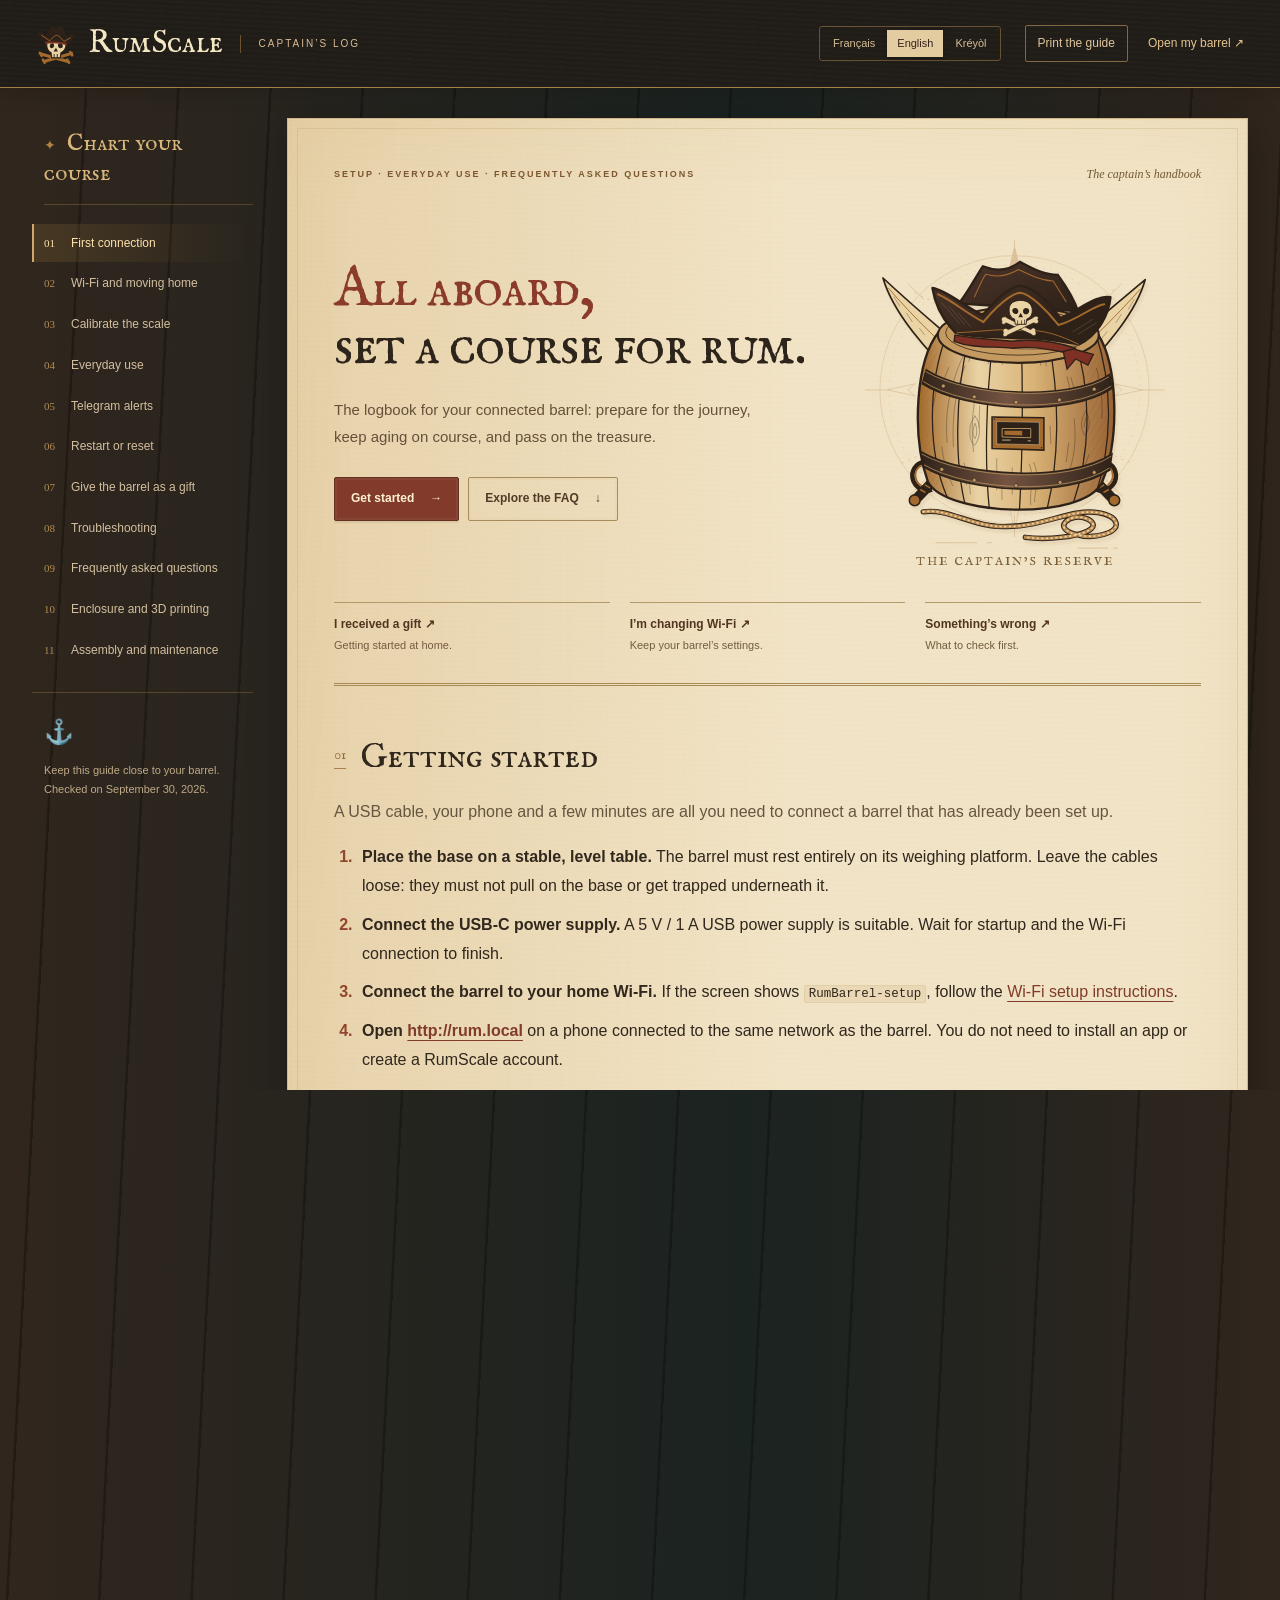
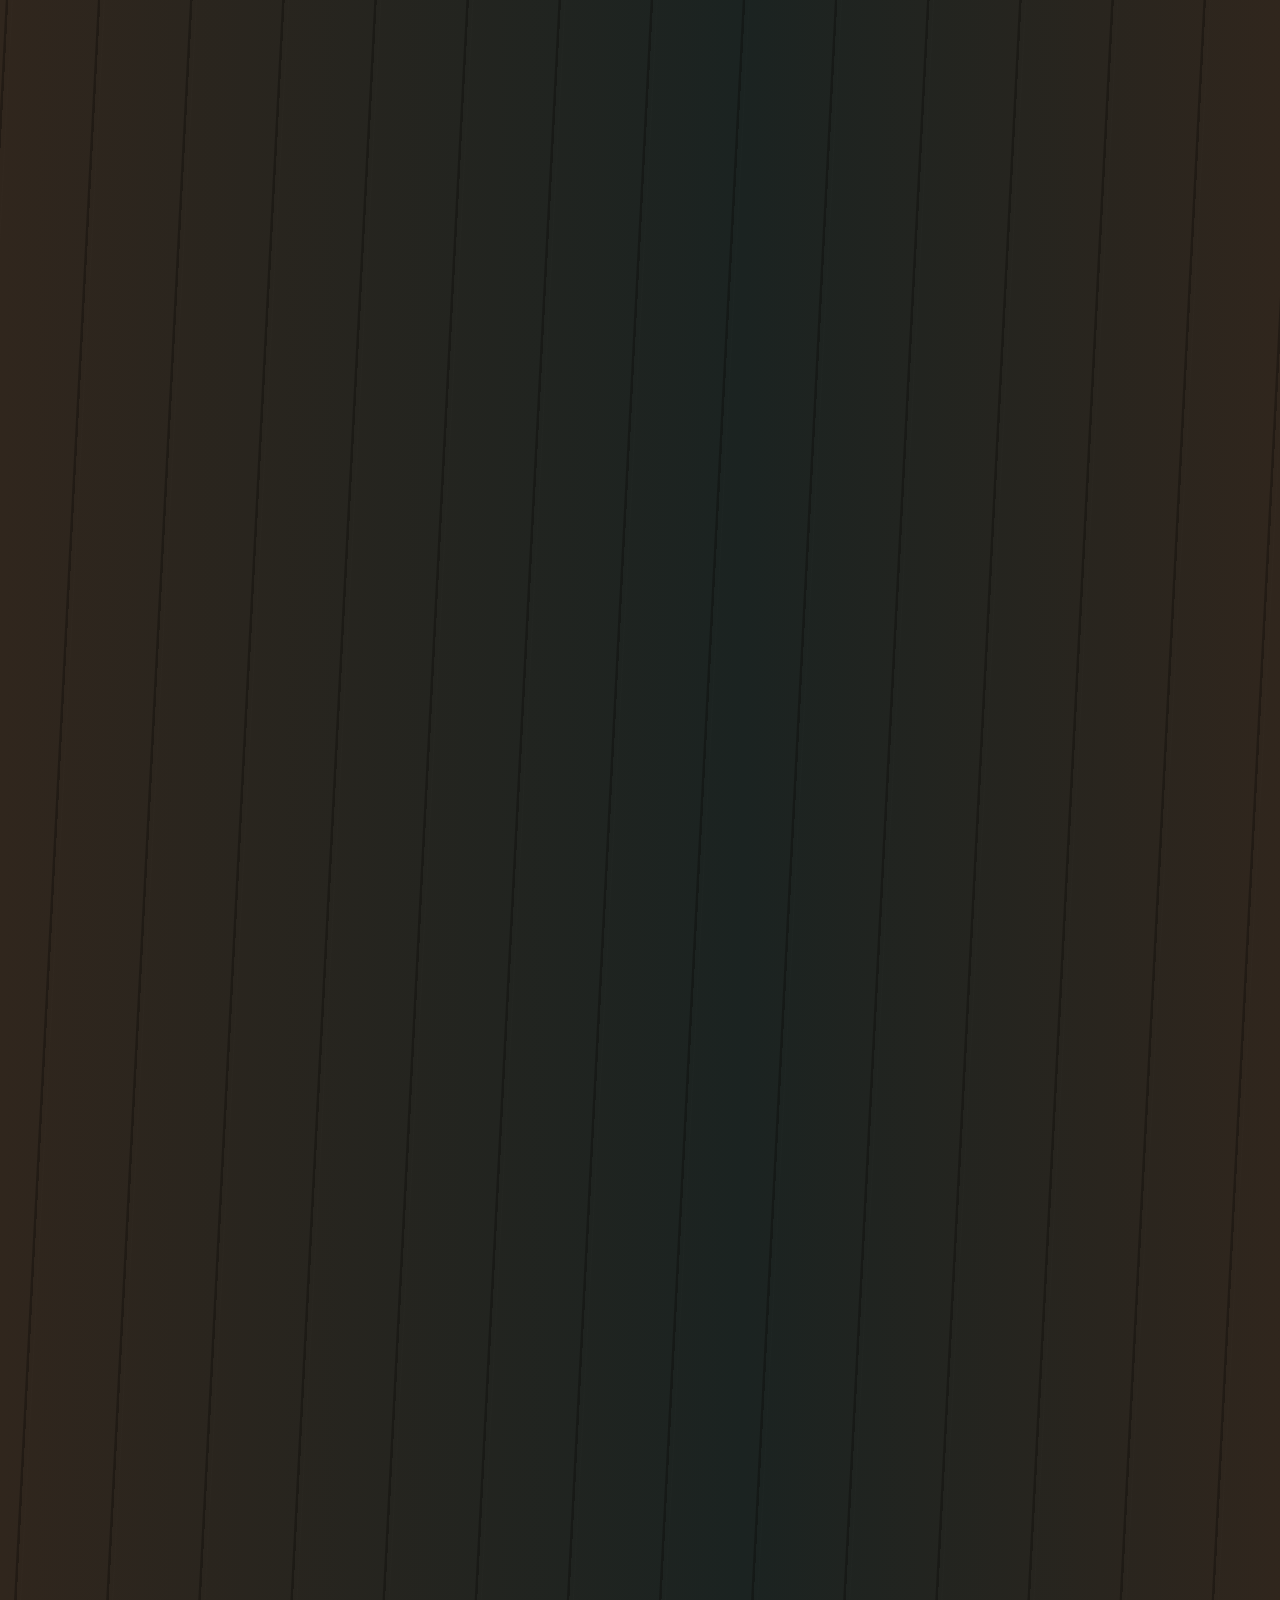
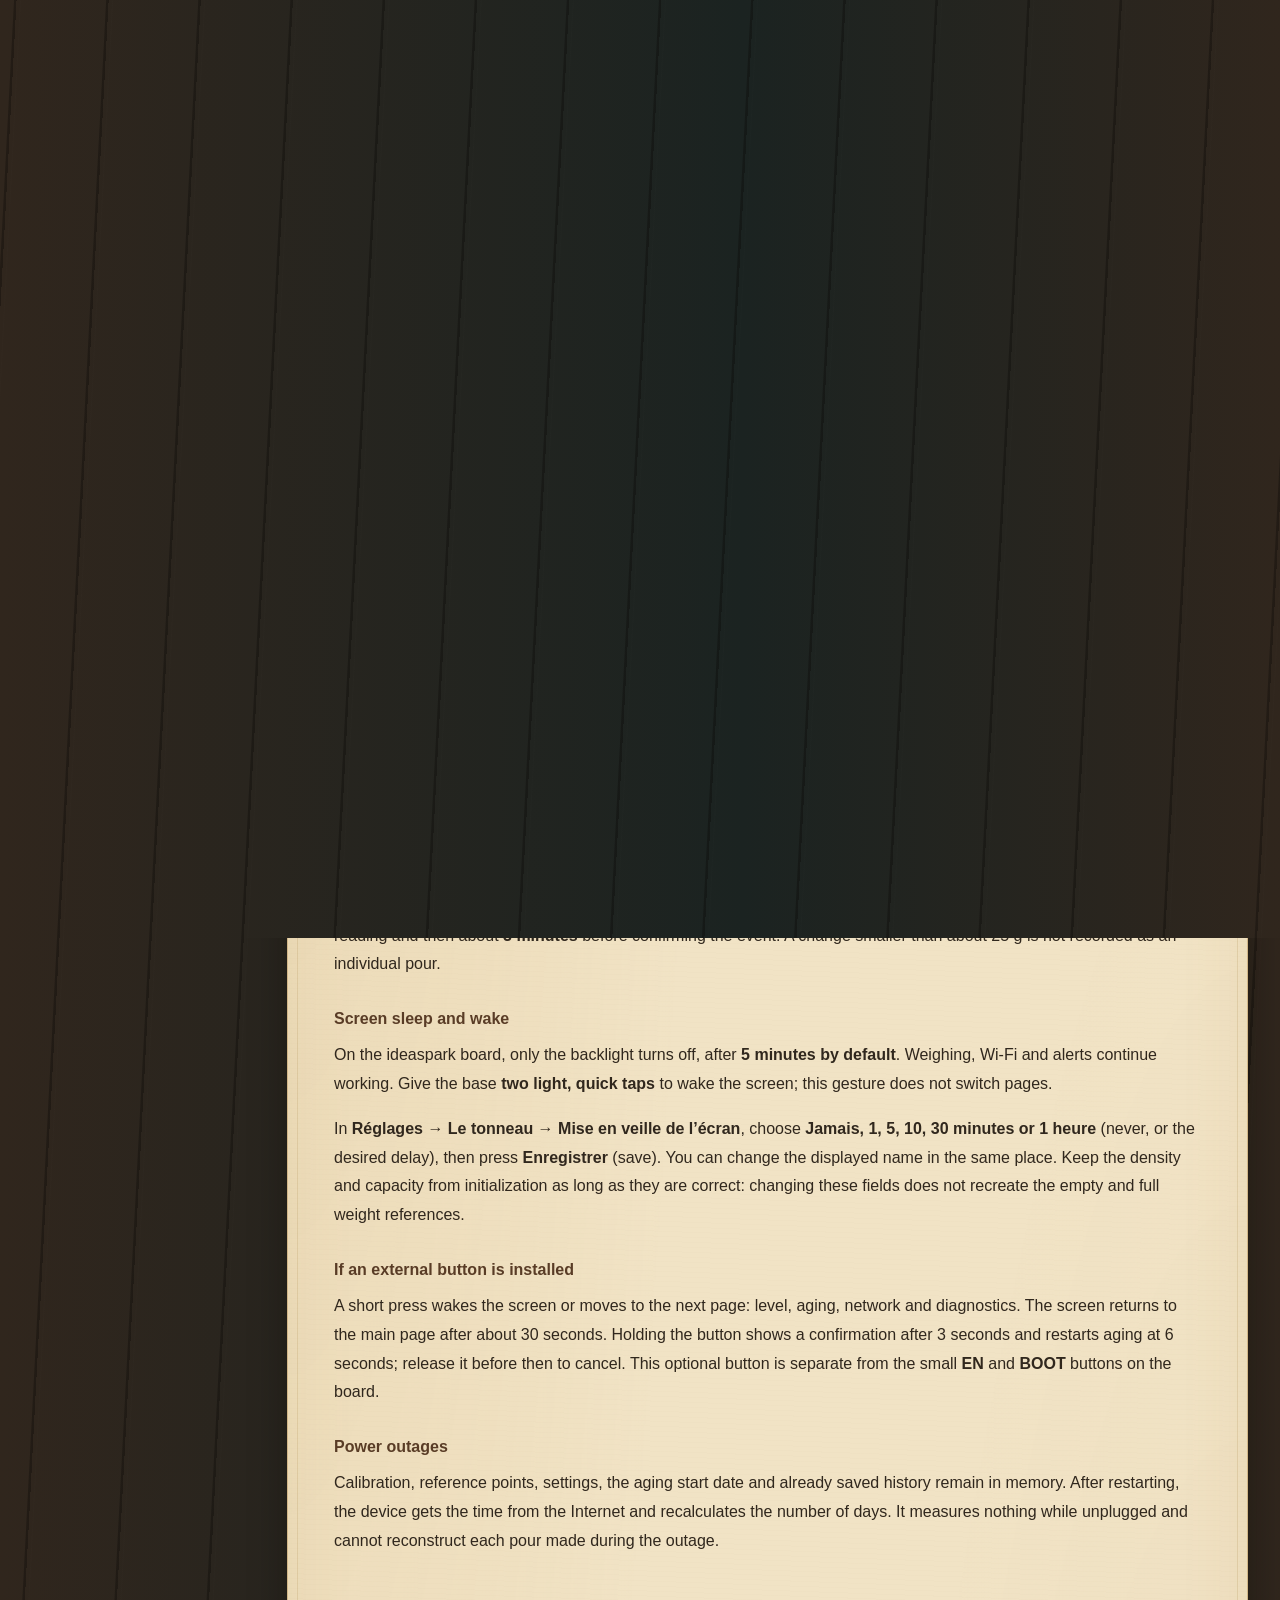
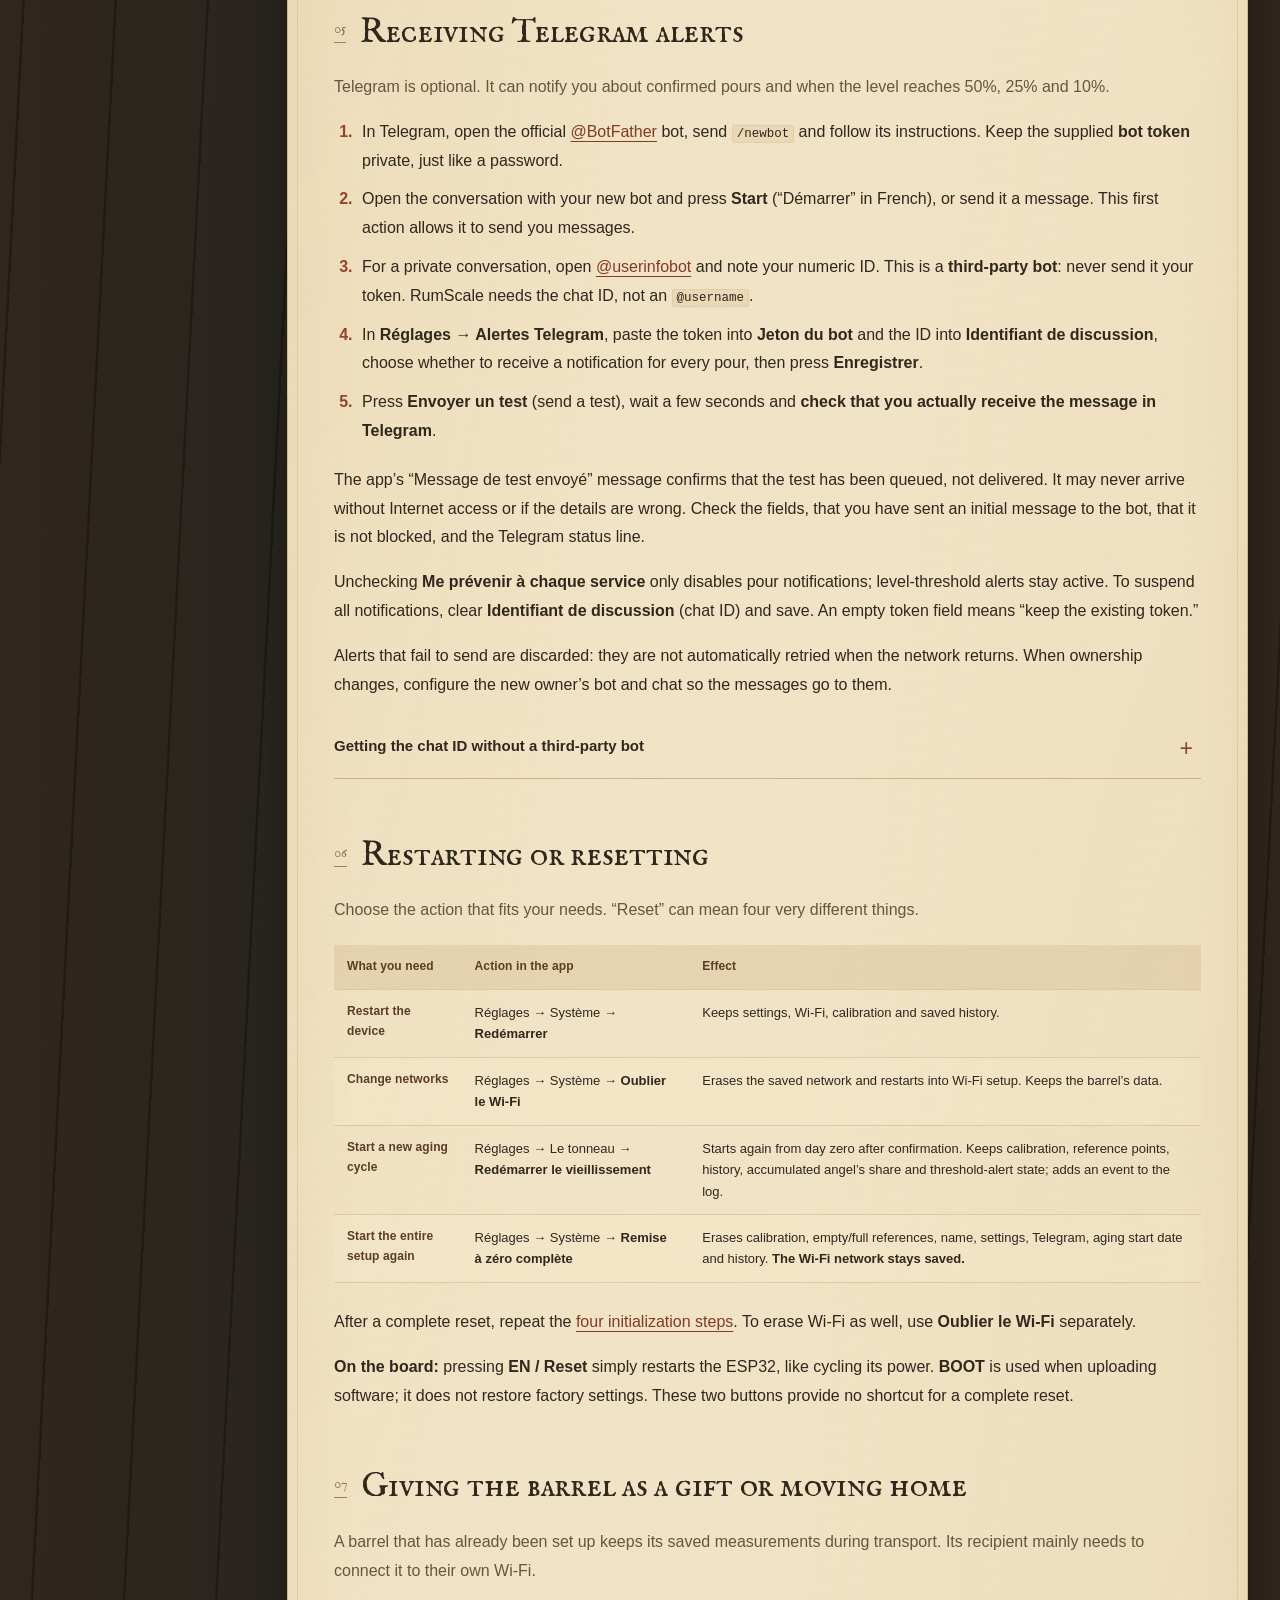
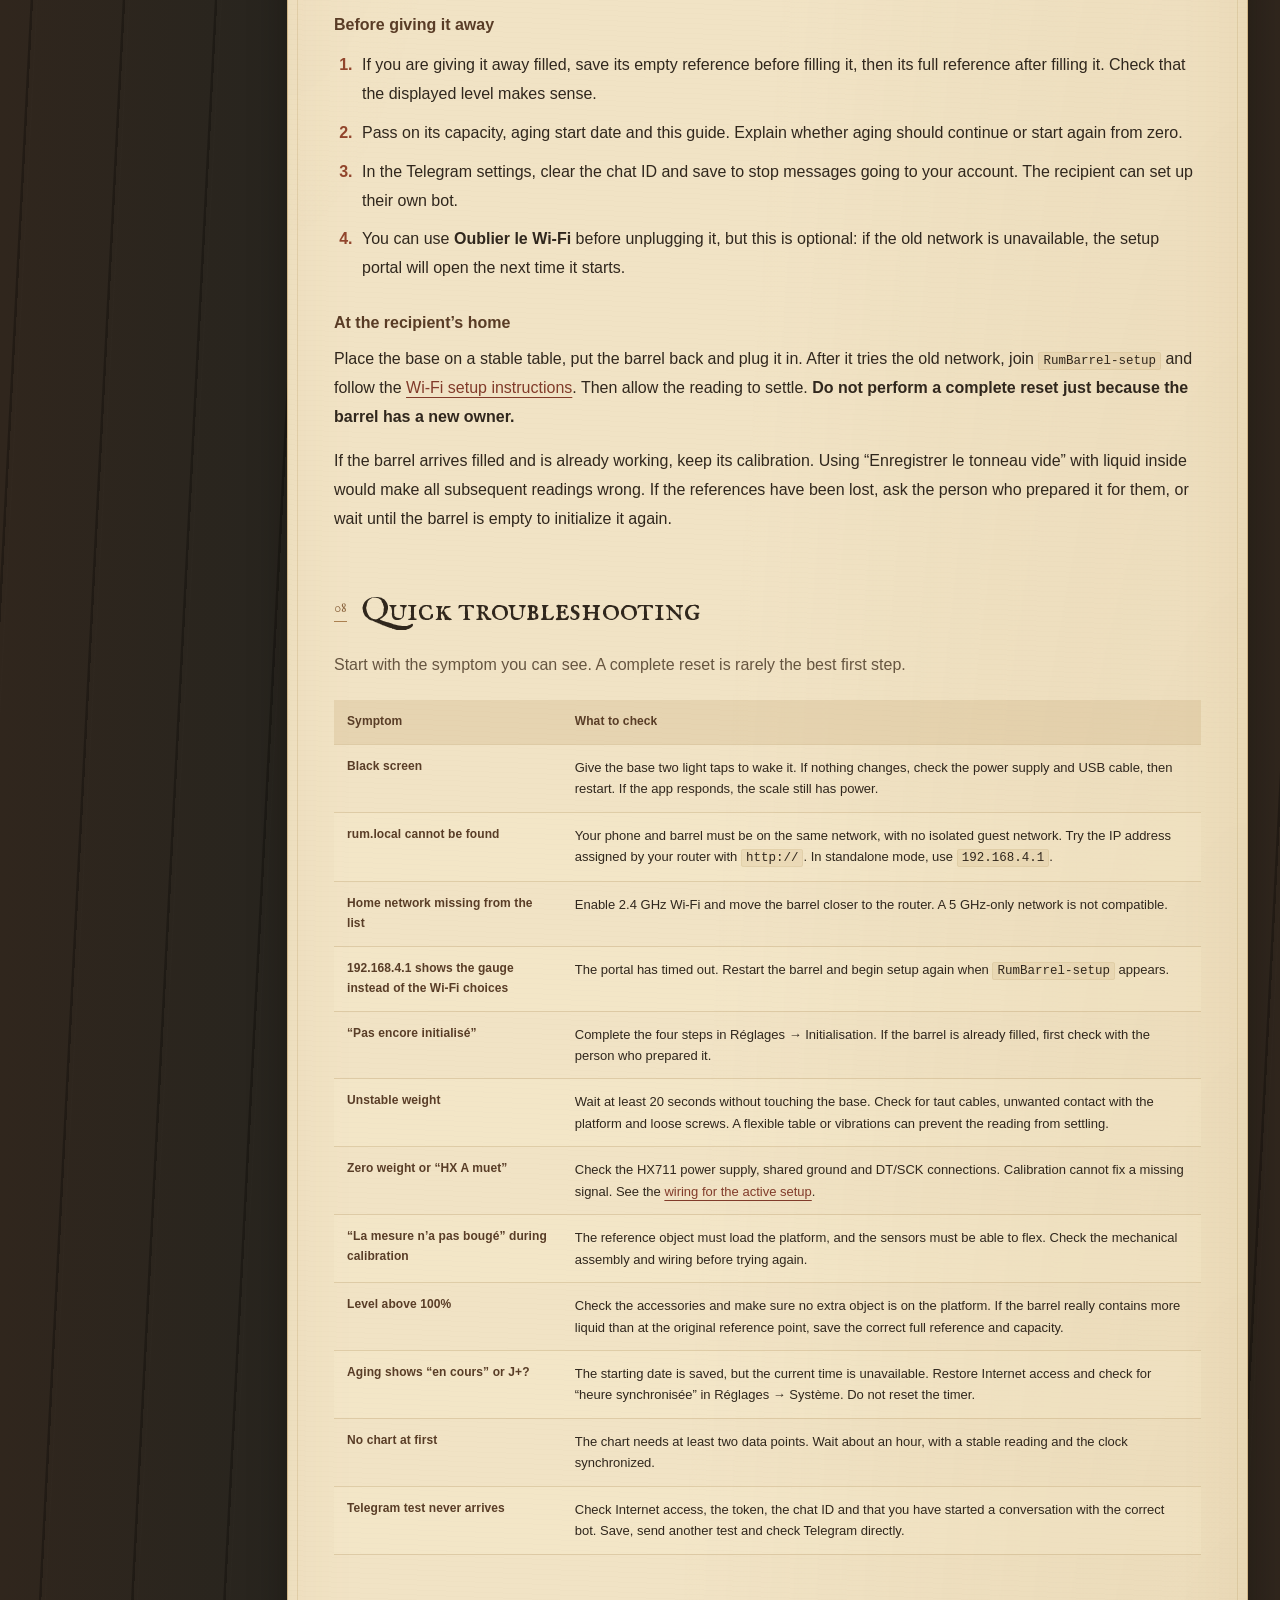
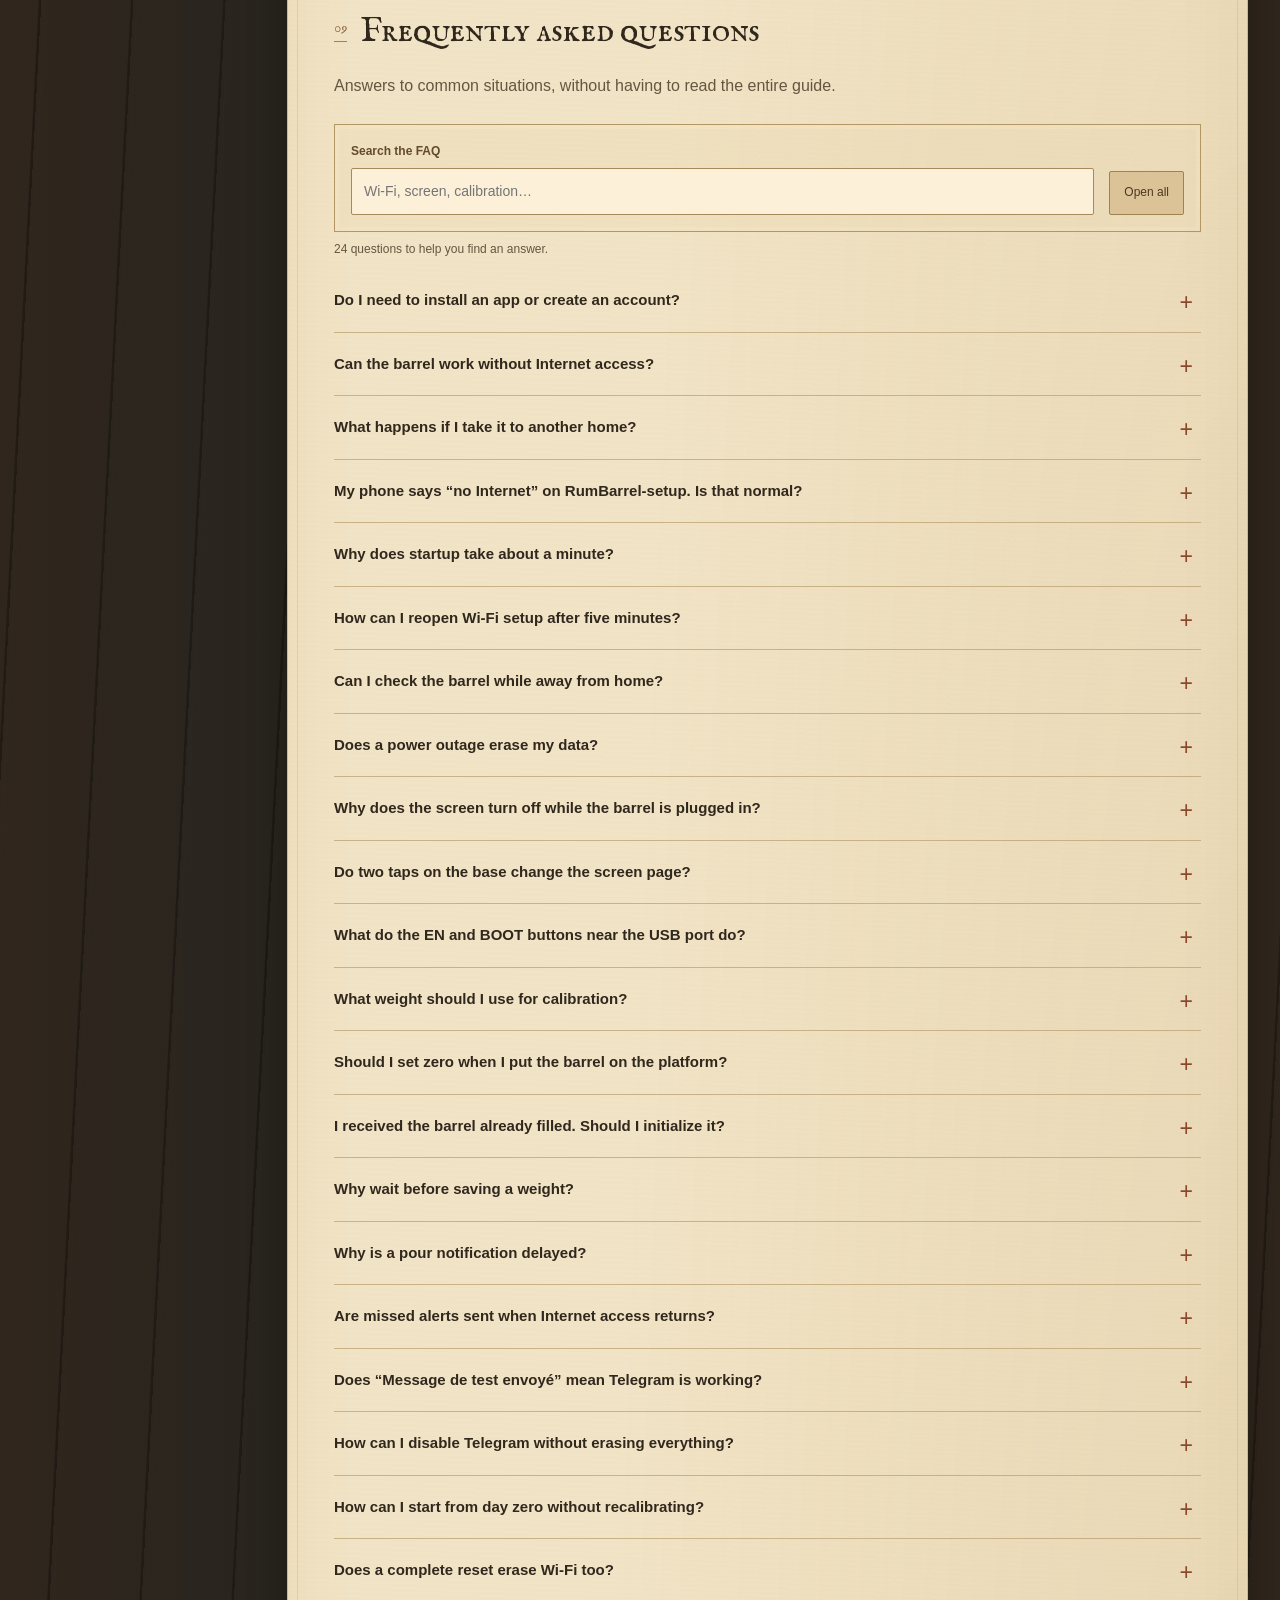
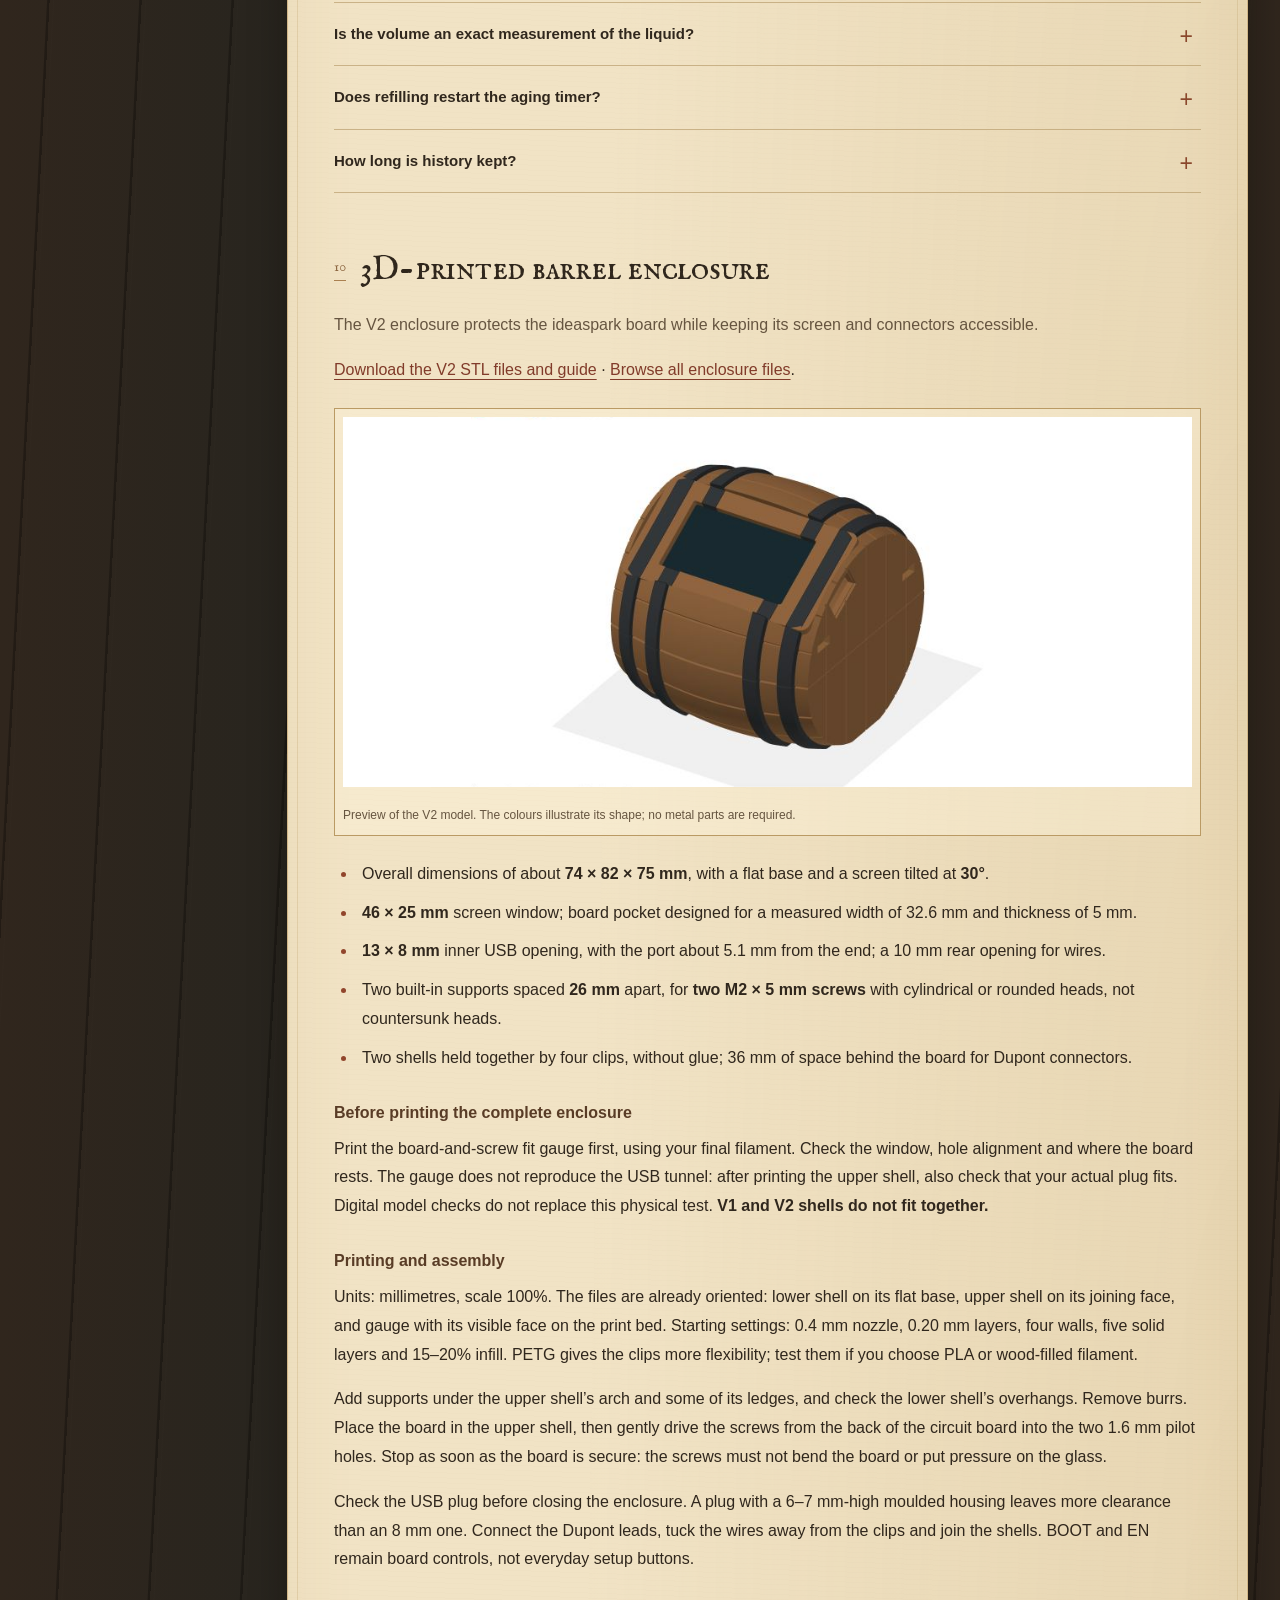
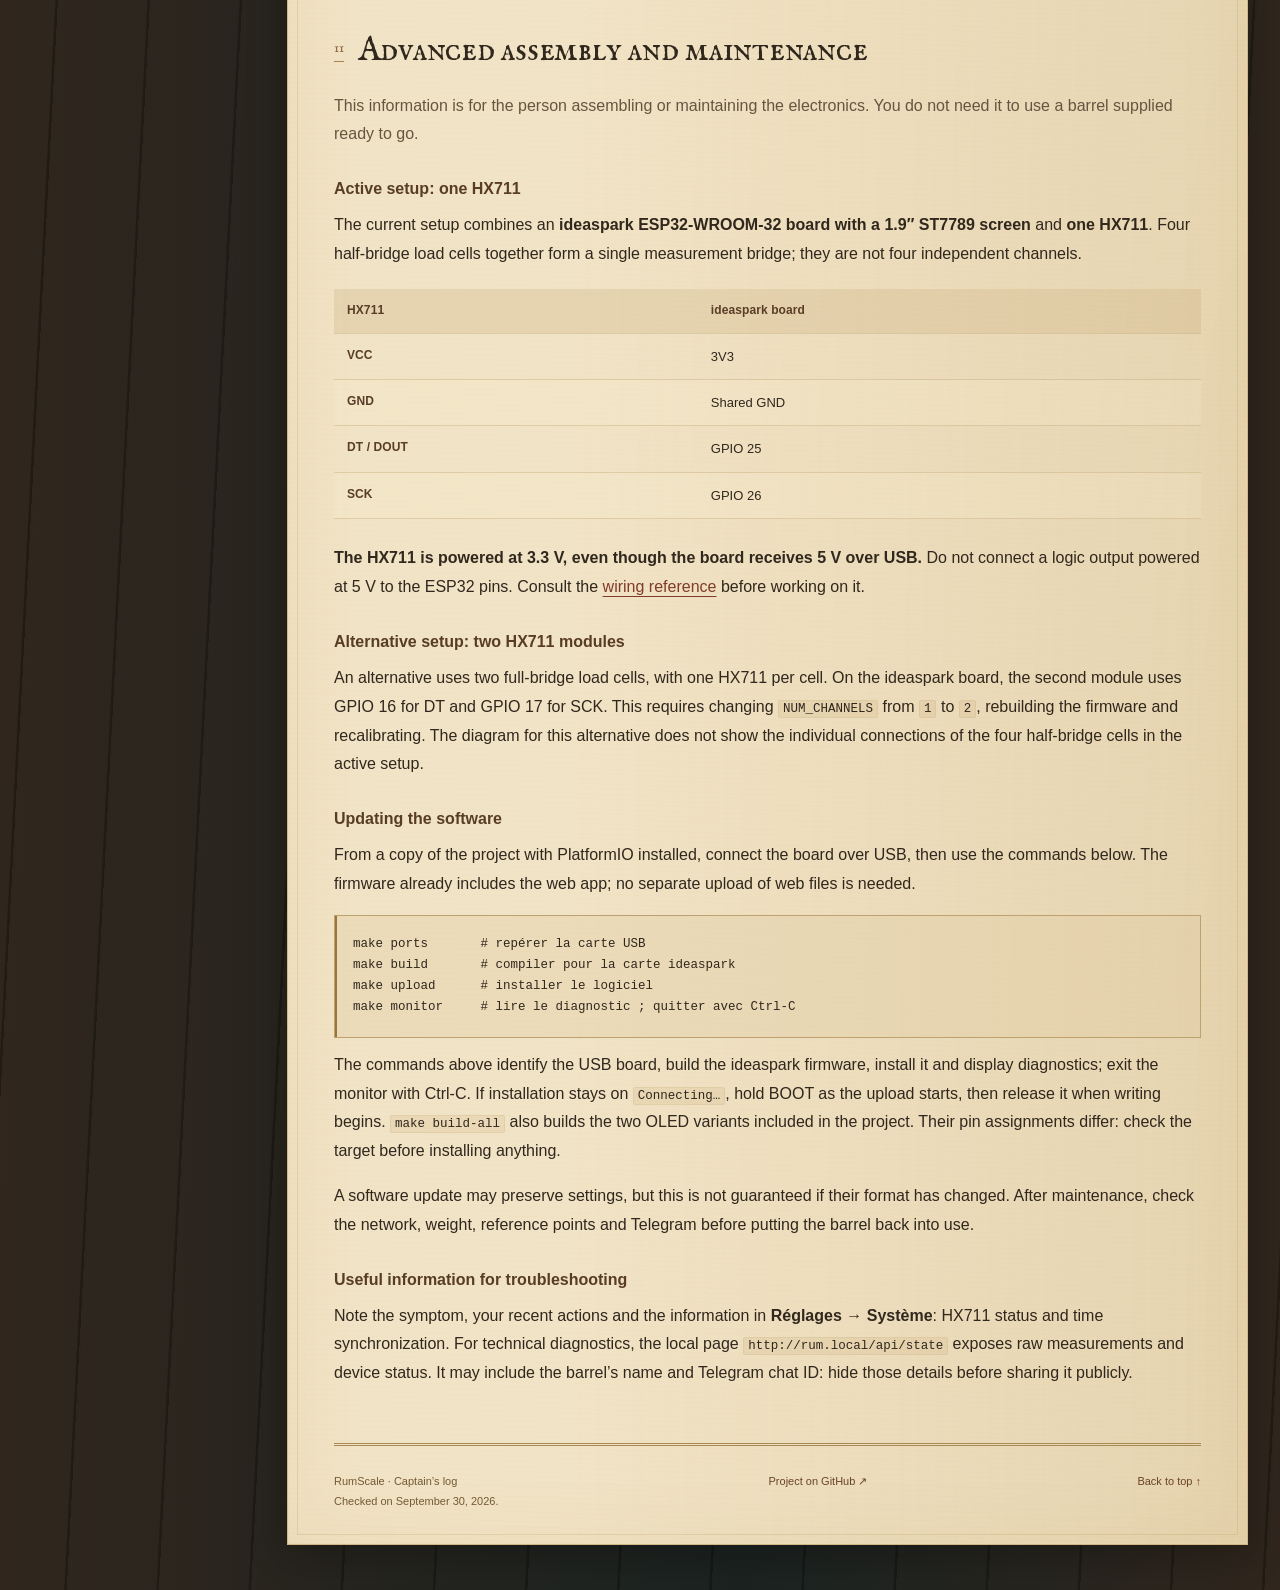
==== docs/en/index.html @ aba0fcd3 "Publier le guide pirate en français, anglais et créole guadeloupéen" ====
<!doctype html>
<html lang="en">
<head>
<meta charset="utf-8">
<meta name="viewport" content="width=device-width, initial-scale=1">
<meta name="description" content="RumScale — Setup guide and FAQ. The logbook for your connected barrel: prepare for the journey, keep aging on course, and pass on the treasure.">
<meta name="theme-color" content="#201d18">
<title>RumScale — Setup guide and FAQ</title>
<link rel="canonical" href="https://pbouffaut.github.io/RumScale/en/">
<link rel="alternate" hreflang="fr" href="https://pbouffaut.github.io/RumScale/">
<link rel="alternate" hreflang="en" href="https://pbouffaut.github.io/RumScale/en/">
<link rel="alternate" hreflang="gcf" href="https://pbouffaut.github.io/RumScale/gcf/">
<link rel="alternate" hreflang="x-default" href="https://pbouffaut.github.io/RumScale/">
<link rel="icon" type="image/svg+xml" href="../assets/pirate-mark.svg">
<link rel="stylesheet" href="../assets/guide.css">
<script id="guide-strings" type="application/json">{"searchLabel": "Search the FAQ", "searchPlaceholder": "Wi-Fi, screen, calibration…", "expand": "Open all", "collapse": "Close all", "empty": "No matching answers. Try another word or check the troubleshooting section above.", "count": "{total} questions to help you find an answer.", "resultOne": "{n} answer out of {total}", "resultMany": "{n} answers out of {total}"}</script>
<script src="../assets/guide.js" defer></script>
</head>
<body id="haut">
<a class="skip" href="#contenu">Skip to content</a>
<div class="reading-progress" aria-hidden="true"></div>
<header class="topbar">
<a class="brand" href="#haut" aria-label="RumScale"><img src="../assets/pirate-mark.svg" alt="" width="40" height="45"><strong>RumScale</strong><span>Captain’s log</span></a>
<nav class="language-switch" aria-label="Guide language"><a href="../index.html" lang="fr" hreflang="fr" data-guide-lang="fr">Français</a><a href="../en/index.html" lang="en" hreflang="en" data-guide-lang="en" aria-current="page">English</a><a href="../gcf/index.html" lang="gcf" hreflang="gcf" data-guide-lang="gcf" title="Kréyòl Gwadloup">Kréyòl</a></nav>
<div class="top-actions"><button class="print-button" type="button">Print the guide</button><a class="local-link" href="http://rum.local/">Open my barrel ↗</a></div>
</header>
<details class="mobile-nav"><summary>Guide contents</summary><nav aria-label="Guide contents"><a href="#demarrage">First connection</a>
<a href="#wifi">Wi-Fi and moving home</a>
<a href="#calibration">Calibrate the scale</a>
<a href="#quotidien">Everyday use</a>
<a href="#telegram">Telegram alerts</a>
<a href="#reinitialisation">Restart or reset</a>
<a href="#cadeau">Give the barrel as a gift</a>
<a href="#depannage">Troubleshooting</a>
<a href="#faq">Frequently asked questions</a>
<a href="#boitier">Enclosure and 3D printing</a>
<a href="#avance">Assembly and maintenance</a></nav></details>
<div class="layout">
<aside class="sidebar"><p class="nav-title">Chart your course</p><nav aria-label="Guide contents"><a href="#demarrage">First connection</a>
<a href="#wifi">Wi-Fi and moving home</a>
<a href="#calibration">Calibrate the scale</a>
<a href="#quotidien">Everyday use</a>
<a href="#telegram">Telegram alerts</a>
<a href="#reinitialisation">Restart or reset</a>
<a href="#cadeau">Give the barrel as a gift</a>
<a href="#depannage">Troubleshooting</a>
<a href="#faq">Frequently asked questions</a>
<a href="#boitier">Enclosure and 3D printing</a>
<a href="#avance">Assembly and maintenance</a></nav><p class="nav-note">Keep this guide close to your barrel.<br>Checked on September 30, 2026.</p></aside>
<main id="contenu" class="main">
<div class="hero">
<div class="hero-topline"><p class="eyebrow">Setup · Everyday use · Frequently asked questions</p><span class="hero-edition">The captain’s handbook</span></div>
<div class="hero-grid"><div class="hero-copy"><h1><span>All aboard,</span><br>set a course for rum.</h1><p class="intro">The logbook for your connected barrel: prepare for the journey, keep aging on course, and pass on the treasure.</p><div class="hero-links"><a class="button" href="#demarrage">Get started <span aria-hidden="true">→</span></a><a class="button secondary" href="#faq">Explore the FAQ <span aria-hidden="true">↓</span></a></div></div><figure class="hero-art" aria-hidden="true"><img src="../assets/pirate-barrel.svg" width="420" height="460" alt=""><figcaption>The captain’s reserve</figcaption></figure></div>
<div class="quick-paths"><a href="#cadeau"><strong>I received a gift ↗</strong>Getting started at home.</a><a href="#wifi"><strong>I’m changing Wi-Fi ↗</strong>Keep your barrel’s settings.</a><a href="#depannage"><strong>Something’s wrong ↗</strong>What to check first.</a></div>
<p class="print-note">RumScale — Setup guide and FAQ · Checked on September 30, 2026.</p>
</div>
<section id="demarrage" aria-labelledby="titre-demarrage">
  <h2 id="titre-demarrage">Getting started</h2>
  <p class="lead">A USB cable, your phone and a few minutes are all you need to connect a barrel that has already been set up.</p>
  <ol class="steps">
    <li><strong>Place the base on a stable, level table.</strong> The barrel must rest entirely on its weighing platform. Leave the cables loose: they must not pull on the base or get trapped underneath it.</li>
    <li><strong>Connect the USB-C power supply.</strong> A 5 V / 1 A USB power supply is suitable. Wait for startup and the Wi-Fi connection to finish.</li>
    <li><strong>Connect the barrel to your home Wi-Fi.</strong> If the screen shows <code>RumBarrel-setup</code>, follow the <a href="#wifi">Wi-Fi setup instructions</a>.</li>
    <li><strong>Open <a href="http://rum.local/">http://rum.local</a></strong> on a phone connected to the same network as the barrel. You do not need to install an app or create a RumScale account.</li>
    <li><strong>Check the level and settings.</strong> If the barrel was given to you already filled and calibrated, keep its reference settings. If the app displays “Pas encore initialisé” (not yet initialized), complete the <a href="#calibration">four calibration steps</a> before filling it.</li>
  </ol>
  <aside class="callout"><strong>Two pages with different purposes.</strong> You read this guide on the Internet. The <code>rum.local</code> app runs inside your barrel and lets you change its settings only when you are connected to its local network. The device app’s menus and buttons are in French; this guide keeps their exact labels so you can find them.</aside>
</section>

<section id="wifi" aria-labelledby="titre-wifi">
  <h2 id="titre-wifi">Connecting or changing Wi-Fi</h2>
  <p class="lead">RumScale uses a <strong>2.4 GHz</strong> Wi-Fi network. Moving it to another home does not require resetting the scale.</p>
  <h3>First connection or a new home</h3>
  <ol>
    <li>Plug in the barrel. If it already has a saved network, it tries to connect three times, for about 20 seconds per attempt. Allow a little over a minute, including the network scan.</li>
    <li>When <code>RumBarrel-setup</code> appears, join that network in your phone’s Wi-Fi settings. It is open and has no password. If your phone warns that there is no Internet connection, choose to stay connected.</li>
    <li>The setup portal may open automatically. Otherwise, open <a href="http://192.168.4.1/">http://192.168.4.1</a> in your browser, using <strong>http</strong>.</li>
    <li>Select your home network, enter its password and confirm. The barrel saves the network and continues starting up.</li>
    <li>Reconnect your phone to your home network, then open <a href="http://rum.local/">http://rum.local</a>. Your phone can use the 5 GHz band if it belongs to the same local network; the barrel itself needs 2.4 GHz.</li>
  </ol>
  <p>If the barrel is still connected to the old network and you want to choose another one, open <strong>Réglages → Système → Oublier le Wi-Fi</strong> (forget Wi-Fi). It restarts and opens its setup portal. Calibration, the reference level and history remain saved.</p>
  <h3>If setup times out</h3>
  <p>After about <strong>5 minutes with no activity in the portal</strong>, the barrel switches to standalone mode. While connected to <code>RumBarrel-setup</code>, you can then open the app at <code>http://192.168.4.1</code>. That address now shows the monitoring app: the portal for choosing a Wi-Fi network has closed. Unplug the barrel and plug it back in to restart Wi-Fi setup.</p>
  <p><strong>Weighing is paused while the setup portal is open.</strong> It resumes when the connection succeeds or the portal times out. In standalone mode, you can still check the level in the local app, but Telegram and time synchronization require an Internet connection. In the current software, the screen may stay on “Configuration Wi-Fi” and remain lit even after the portal times out: read the measurements in the app instead. After starting up offline, no new hourly data points are recorded until the clock is synchronized.</p>
  <h3>If rum.local does not respond</h3>
  <p>First check that your phone and the barrel share the same network, without guest-network isolation. Try the barrel’s IP address, listed among the connected devices on your router. If an external button is installed, the screen’s “Réseau” (network) page also shows this address and a QR code. Enter the address in the form <code>http://adresse-IP</code>, replacing <code>adresse-IP</code> with the actual IP address.</p>
</section>

<section id="calibration" aria-labelledby="titre-calibration">
  <h2 id="titre-calibration">Calibrating the scale and barrel</h2>
  <p class="lead">This process establishes the actual weight, then the empty and full reference points. Do it during the initial setup or after modifying the base.</p>
  <p>Have an object whose total mass you have checked on another scale, weighing <strong>at least 100 g</strong>, and the barrel while it is still empty. Place the base where you will be using it. Open <strong>Réglages → Initialisation</strong> and follow these steps in order.</p>
  <ol class="steps">
    <li><strong>Empty platform — Faire le zéro.</strong> Remove the barrel and all other objects from the platform. Wait for the displayed weight to settle, then press <strong>Faire le zéro</strong> (set zero).</li>
    <li><strong>Known weight — Calibrer la balance.</strong> Place your reference object on the platform, wait for the reading to settle and enter its exact mass in grams in <strong>Masse posée</strong>. Press <strong>Calibrer la balance</strong> (calibrate the scale). Then remove the object and check that the reading returns close to zero.</li>
    <li><strong>Empty barrel — Enregistrer le tonneau vide.</strong> Put the empty barrel on the platform, with its bung, tap and any accessories that will remain in place during use. Wait for the reading to settle, then press <strong>Enregistrer le tonneau vide</strong> (save empty barrel).</li>
    <li><strong>Full barrel — Enregistrer le tonneau plein.</strong> Fill it to the reference volume you intend to enter, put it back on the platform and wait for the reading to settle. Enter its capacity in litres: <strong>2 L is an example</strong>, to be replaced with your barrel’s actual value. Press <strong>Enregistrer le tonneau plein</strong> (save full barrel).</li>
  </ol>
  <aside class="callout"><strong>The container’s weight counts.</strong> A bottle containing one litre of water weighs more than 1,000 g once you include the bottle and cap. Even if the app uses that simplified example, enter the object’s measured total mass, not just the mass of its contents.</aside>
  <p>A stable reading takes about <strong>20 seconds without disturbance</strong>, sometimes longer after moving things. Wait for the stabilization indicator to disappear; two seconds is not enough.</p>
  <p>Saving the first full reference also starts the aging timer. The estimated volume depends on the liquid’s mass and density; the density is calculated if the relationship between added weight and entered volume is plausible. Entering the wrong volume will give incorrect litre readings.</p>
  <h3>When should you update the reference points?</h3>
  <ul>
    <li><strong>Changes to the base, sensors or mechanical assembly:</strong> repeat the full calibration.</li>
    <li><strong>A new barrel absorbing liquid:</strong> its wood gains weight. When it is empty again, save its empty weight with the same accessories, then save a new full reference after filling it.</li>
    <li><strong>A new batch:</strong> keep a valid calibration, check the empty and full references and use <strong>Redémarrer le vieillissement</strong> (restart aging) if you want to time a new cycle. Saving “full” again does not reset an aging timer that has already started.</li>
  </ul>
  <p><strong>A barrel that is already filled but has no valid empty reference cannot be correctly initialized using these four buttons.</strong> Ask the person who prepared it for the reference values, or wait until you can empty it. Never set the platform’s zero with the barrel on it.</p>
</section>

<section id="quotidien" aria-labelledby="titre-quotidien">
  <h2 id="titre-quotidien">Everyday use</h2>
  <p class="lead">Leave the barrel on its base. The scale tracks the remaining liquid and distinguishes pours from slow changes.</p>
  <h3>Reading the screen and app</h3>
  <ul>
    <li><strong>Percentage:</strong> the level calculated between the saved empty and full reference points.</li>
    <li><strong>Litres:</strong> an estimate based on the liquid’s weight and the configured density.</li>
    <li><strong>Aging:</strong> elapsed time since the saved starting date.</li>
    <li><strong>Last pour and history:</strong> confirmed changes are recorded. The chart normally receives one data point per hour, plus extra points when events occur.</li>
    <li><strong>Angel’s share:</strong> an estimate of slow losses. The system cannot perfectly distinguish evaporation, absorption by the wood and sensor drift.</li>
  </ul>
  <p>Avoid placing a glass or bottle on the platform. After a pour, leave the barrel undisturbed: the system waits for a stable reading and then about <strong>3 minutes</strong> before confirming the event. A change smaller than about 25 g is not recorded as an individual pour.</p>
  <h3>Screen sleep and wake</h3>
  <p>On the ideaspark board, only the backlight turns off, after <strong>5 minutes by default</strong>. Weighing, Wi-Fi and alerts continue working. Give the base <strong>two light, quick taps</strong> to wake the screen; this gesture does not switch pages.</p>
  <p>In <strong>Réglages → Le tonneau → Mise en veille de l’écran</strong>, choose <strong>Jamais, 1, 5, 10, 30 minutes or 1 heure</strong> (never, or the desired delay), then press <strong>Enregistrer</strong> (save). You can change the displayed name in the same place. Keep the density and capacity from initialization as long as they are correct: changing these fields does not recreate the empty and full weight references.</p>
  <h3>If an external button is installed</h3>
  <p>A short press wakes the screen or moves to the next page: level, aging, network and diagnostics. The screen returns to the main page after about 30 seconds. Holding the button shows a confirmation after 3 seconds and restarts aging at 6 seconds; release it before then to cancel. This optional button is separate from the small <strong>EN</strong> and <strong>BOOT</strong> buttons on the board.</p>
  <h3>Power outages</h3>
  <p>Calibration, reference points, settings, the aging start date and already saved history remain in memory. After restarting, the device gets the time from the Internet and recalculates the number of days. It measures nothing while unplugged and cannot reconstruct each pour made during the outage.</p>
</section>

<section id="telegram" aria-labelledby="titre-telegram">
  <h2 id="titre-telegram">Receiving Telegram alerts</h2>
  <p class="lead">Telegram is optional. It can notify you about confirmed pours and when the level reaches 50%, 25% and 10%.</p>
  <ol>
    <li>In Telegram, open the official <a href="https://t.me/BotFather">@BotFather</a> bot, send <code>/newbot</code> and follow its instructions. Keep the supplied <strong>bot token</strong> private, just like a password.</li>
    <li>Open the conversation with your new bot and press <strong>Start</strong> (“Démarrer” in French), or send it a message. This first action allows it to send you messages.</li>
    <li>For a private conversation, open <a href="https://t.me/userinfobot">@userinfobot</a> and note your numeric ID. This is a <strong>third-party bot</strong>: never send it your token. RumScale needs the chat ID, not an <code>@username</code>.</li>
    <li>In <strong>Réglages → Alertes Telegram</strong>, paste the token into <strong>Jeton du bot</strong> and the ID into <strong>Identifiant de discussion</strong>, choose whether to receive a notification for every pour, then press <strong>Enregistrer</strong>.</li>
    <li>Press <strong>Envoyer un test</strong> (send a test), wait a few seconds and <strong>check that you actually receive the message in Telegram</strong>.</li>
  </ol>
  <p>The app’s “Message de test envoyé” message confirms that the test has been queued, not delivered. It may never arrive without Internet access or if the details are wrong. Check the fields, that you have sent an initial message to the bot, that it is not blocked, and the Telegram status line.</p>
  <p>Unchecking <strong>Me prévenir à chaque service</strong> only disables pour notifications; level-threshold alerts stay active. To suspend all notifications, clear <strong>Identifiant de discussion</strong> (chat ID) and save. An empty token field means “keep the existing token.”</p>
  <p>Alerts that fail to send are discarded: they are not automatically retried when the network returns. When ownership changes, configure the new owner’s bot and chat so the messages go to them.</p>
  <details class="faq-item">
    <summary>Getting the chat ID without a third-party bot</summary>
    <div>
      <p>After sending a private message to your new bot, open the address below in a private browsing window, replacing <code>TON_JETON</code> with the token you received from BotFather. Do not share the personalized address.</p>
      <pre><code>https://api.telegram.org/botTON_JETON/getUpdates</code></pre>
      <p>In the response, find your message and the number in <code>message → chat → id</code>. Copy that number into <strong>Identifiant de discussion</strong>, then close the private window. If <code>result</code> is empty, send the bot another message and refresh. This procedure assumes a new bot dedicated to RumScale, with no other application receiving its messages.</p>
      <p>References: <a href="https://core.telegram.org/bots/tutorial">creating a Telegram bot</a> and the <a href="https://core.telegram.org/bots/api#getupdates">official getUpdates method</a>.</p>
    </div>
  </details>
</section>

<section id="reinitialisation" aria-labelledby="titre-reinitialisation">
  <h2 id="titre-reinitialisation">Restarting or resetting</h2>
  <p class="lead">Choose the action that fits your needs. “Reset” can mean four very different things.</p>
  <div class="table-wrap">
    <table>
      <thead><tr><th scope="col">What you need</th><th scope="col">Action in the app</th><th scope="col">Effect</th></tr></thead>
      <tbody>
        <tr><th scope="row">Restart the device</th><td>Réglages → Système → <strong>Redémarrer</strong></td><td>Keeps settings, Wi-Fi, calibration and saved history.</td></tr>
        <tr><th scope="row">Change networks</th><td>Réglages → Système → <strong>Oublier le Wi-Fi</strong></td><td>Erases the saved network and restarts into Wi-Fi setup. Keeps the barrel’s data.</td></tr>
        <tr><th scope="row">Start a new aging cycle</th><td>Réglages → Le tonneau → <strong>Redémarrer le vieillissement</strong></td><td>Starts again from day zero after confirmation. Keeps calibration, reference points, history, accumulated angel’s share and threshold-alert state; adds an event to the log.</td></tr>
        <tr><th scope="row">Start the entire setup again</th><td>Réglages → Système → <strong>Remise à zéro complète</strong></td><td>Erases calibration, empty/full references, name, settings, Telegram, aging start date and history. <strong>The Wi-Fi network stays saved.</strong></td></tr>
      </tbody>
    </table>
  </div>
  <p>After a complete reset, repeat the <a href="#calibration">four initialization steps</a>. To erase Wi-Fi as well, use <strong>Oublier le Wi-Fi</strong> separately.</p>
  <p><strong>On the board:</strong> pressing <strong>EN / Reset</strong> simply restarts the ESP32, like cycling its power. <strong>BOOT</strong> is used when uploading software; it does not restore factory settings. These two buttons provide no shortcut for a complete reset.</p>
</section>

<section id="cadeau" aria-labelledby="titre-cadeau">
  <h2 id="titre-cadeau">Giving the barrel as a gift or moving home</h2>
  <p class="lead">A barrel that has already been set up keeps its saved measurements during transport. Its recipient mainly needs to connect it to their own Wi-Fi.</p>
  <h3>Before giving it away</h3>
  <ol>
    <li>If you are giving it away filled, save its empty reference before filling it, then its full reference after filling it. Check that the displayed level makes sense.</li>
    <li>Pass on its capacity, aging start date and this guide. Explain whether aging should continue or start again from zero.</li>
    <li>In the Telegram settings, clear the chat ID and save to stop messages going to your account. The recipient can set up their own bot.</li>
    <li>You can use <strong>Oublier le Wi-Fi</strong> before unplugging it, but this is optional: if the old network is unavailable, the setup portal will open the next time it starts.</li>
  </ol>
  <h3>At the recipient’s home</h3>
  <p>Place the base on a stable table, put the barrel back and plug it in. After it tries the old network, join <code>RumBarrel-setup</code> and follow the <a href="#wifi">Wi-Fi setup instructions</a>. Then allow the reading to settle. <strong>Do not perform a complete reset just because the barrel has a new owner.</strong></p>
  <p>If the barrel arrives filled and is already working, keep its calibration. Using “Enregistrer le tonneau vide” with liquid inside would make all subsequent readings wrong. If the references have been lost, ask the person who prepared it for them, or wait until the barrel is empty to initialize it again.</p>
</section>

<section id="depannage" aria-labelledby="titre-depannage">
  <h2 id="titre-depannage">Quick troubleshooting</h2>
  <p class="lead">Start with the symptom you can see. A complete reset is rarely the best first step.</p>
  <div class="table-wrap">
    <table>
      <thead><tr><th scope="col">Symptom</th><th scope="col">What to check</th></tr></thead>
      <tbody>
        <tr><th scope="row">Black screen</th><td>Give the base two light taps to wake it. If nothing changes, check the power supply and USB cable, then restart. If the app responds, the scale still has power.</td></tr>
        <tr><th scope="row">rum.local cannot be found</th><td>Your phone and barrel must be on the same network, with no isolated guest network. Try the IP address assigned by your router with <code>http://</code>. In standalone mode, use <code>192.168.4.1</code>.</td></tr>
        <tr><th scope="row">Home network missing from the list</th><td>Enable 2.4 GHz Wi-Fi and move the barrel closer to the router. A 5 GHz-only network is not compatible.</td></tr>
        <tr><th scope="row">192.168.4.1 shows the gauge instead of the Wi-Fi choices</th><td>The portal has timed out. Restart the barrel and begin setup again when <code>RumBarrel-setup</code> appears.</td></tr>
        <tr><th scope="row">“Pas encore initialisé”</th><td>Complete the four steps in Réglages → Initialisation. If the barrel is already filled, first check with the person who prepared it.</td></tr>
        <tr><th scope="row">Unstable weight</th><td>Wait at least 20 seconds without touching the base. Check for taut cables, unwanted contact with the platform and loose screws. A flexible table or vibrations can prevent the reading from settling.</td></tr>
        <tr><th scope="row">Zero weight or “HX A muet”</th><td>Check the HX711 power supply, shared ground and DT/SCK connections. Calibration cannot fix a missing signal. See the <a href="cablage.html">wiring for the active setup</a>.</td></tr>
        <tr><th scope="row">“La mesure n’a pas bougé” during calibration</th><td>The reference object must load the platform, and the sensors must be able to flex. Check the mechanical assembly and wiring before trying again.</td></tr>
        <tr><th scope="row">Level above 100%</th><td>Check the accessories and make sure no extra object is on the platform. If the barrel really contains more liquid than at the original reference point, save the correct full reference and capacity.</td></tr>
        <tr><th scope="row">Aging shows “en cours” or J+?</th><td>The starting date is saved, but the current time is unavailable. Restore Internet access and check for “heure synchronisée” in Réglages → Système. Do not reset the timer.</td></tr>
        <tr><th scope="row">No chart at first</th><td>The chart needs at least two data points. Wait about an hour, with a stable reading and the clock synchronized.</td></tr>
        <tr><th scope="row">Telegram test never arrives</th><td>Check Internet access, the token, the chat ID and that you have started a conversation with the correct bot. Save, send another test and check Telegram directly.</td></tr>
      </tbody>
    </table>
  </div>
</section>

<section id="faq" aria-labelledby="titre-faq">
  <h2 id="titre-faq">Frequently asked questions</h2>
  <p class="lead">Answers to common situations, without having to read the entire guide.</p>
  <details class="faq-item"><summary>Do I need to install an app or create an account?</summary><div><p>No. Open <a href="http://rum.local/">http://rum.local</a> in your browser while on the same network as the barrel. You only need a Telegram account if you want to use its alerts.</p></div></details>
  <details class="faq-item"><summary>Can the barrel work without Internet access?</summary><div><p>Yes, for weighing and local monitoring after the connection phase. In standalone mode, join <code>RumBarrel-setup</code>, then open <code>http://192.168.4.1</code>. Telegram will not work and, after a power outage, the day count and new hourly data points must wait for time synchronization. The screen may stay on “Configuration Wi-Fi”: you can still read the measurements in the local app.</p></div></details>
  <details class="faq-item"><summary>What happens if I take it to another home?</summary><div><p>It tries its old network, then offers <code>RumBarrel-setup</code>. Configure the new 2.4 GHz Wi-Fi network. Calibration, reference points and the aging start date remain saved. See the <a href="#cadeau">gift instructions</a>.</p></div></details>
  <details class="faq-item"><summary>My phone says “no Internet” on RumBarrel-setup. Is that normal?</summary><div><p>Yes. This network connects your phone directly to the barrel. Stay connected and open <code>http://192.168.4.1</code>. Once you have configured your home Wi-Fi, reconnect your phone to your home network.</p></div></details>
  <details class="faq-item"><summary>Why does startup take about a minute?</summary><div><p>When a network is already saved, the barrel makes up to three attempts of about 20 seconds each, plus a network scan. If it cannot connect, it opens its setup portal. Weighing has not started yet during this phase.</p></div></details>
  <details class="faq-item"><summary>How can I reopen Wi-Fi setup after five minutes?</summary><div><p>Unplug the barrel and plug it back in. If you can still access the local app, Réglages → Système → Redémarrer has the same effect. The portal opens if no configured network is reachable.</p></div></details>
  <details class="faq-item"><summary>Can I check the barrel while away from home?</summary><div><p>The app is local: this documentation website does not make <code>rum.local</code> accessible remotely. Telegram lets you receive alerts away from home. The app has no password; do not set up Internet port forwarding to the barrel.</p></div></details>
  <details class="faq-item"><summary>Does a power outage erase my data?</summary><div><p>No. Settings and already saved history remain in memory. The aging duration is recalculated when Internet time becomes available again. Measurements during the outage, pending messages and a small amount of slow losses not yet saved may be missing.</p></div></details>
  <details class="faq-item"><summary>Why does the screen turn off while the barrel is plugged in?</summary><div><p>By default, it goes to sleep after five minutes. Only the backlight turns off; weighing and networking continue. Two light taps on the base wake it. Change the delay in Réglages → Le tonneau.</p></div></details>
  <details class="faq-item"><summary>Do two taps on the base change the screen page?</summary><div><p>No, they only wake the screen. You need the optional external button to cycle through its pages. All main functions remain available in the web app without that button.</p></div></details>
  <details class="faq-item"><summary>What do the EN and BOOT buttons near the USB port do?</summary><div><p>EN, sometimes labelled Reset, restarts the board without erasing data. BOOT is used to install software. Neither button starts a complete reset or calibration.</p></div></details>
  <details class="faq-item"><summary>What weight should I use for calibration?</summary><div><p>An object weighing at least 100 g whose exact total mass you have measured on another scale. Include its entire container. Do not automatically enter 1,000 g for a one-litre bottle.</p></div></details>
  <details class="faq-item"><summary>Should I set zero when I put the barrel on the platform?</summary><div><p>No. “Faire le zéro” is for the completely empty platform during calibration. The empty barrel has its own step, “Enregistrer le tonneau vide”. Setting zero with the barrel in place would make the measurements wrong.</p></div></details>
  <details class="faq-item"><summary>I received the barrel already filled. Should I initialize it?</summary><div><p>Keep its settings if it was prepared and displays a sensible level. Only configure your Wi-Fi and, if needed, Telegram. If it has no valid empty reference, ask the giver for the reference values or wait until you empty it; do not save it as “empty” with liquid inside.</p></div></details>
  <details class="faq-item"><summary>Why wait before saving a weight?</summary><div><p>Measurements are smoothed, and reaching a stable state takes about 20 seconds without disturbance. Pressure from your hand, a taut cable or a moving table changes the load. Wait for the stabilization indicator to disappear.</p></div></details>
  <details class="faq-item"><summary>Why is a pour notification delayed?</summary><div><p>After the reading settles, RumScale waits about three minutes to confirm a pour. This lets it cancel a change caused by an object being placed on the platform and then removed. Very small pours, below about 25 g, are not recognized as individual events.</p></div></details>
  <details class="faq-item"><summary>Are missed alerts sent when Internet access returns?</summary><div><p>No. Failed sends are discarded. The device also does not reconstruct alerts for pours made while it was unplugged.</p></div></details>
  <details class="faq-item"><summary>Does “Message de test envoyé” mean Telegram is working?</summary><div><p>The button queues the message. Only receiving it in your Telegram conversation confirms that the entire process works. If it does not arrive, check Internet access, the token, the chat ID and that you have started a conversation with your bot.</p></div></details>
  <details class="faq-item"><summary>How can I disable Telegram without erasing everything?</summary><div><p>In Réglages → Alertes Telegram, clear “Identifiant de discussion”, then save. Unchecking only “Me prévenir à chaque service” leaves threshold alerts active. Leaving the token field blank keeps its previous value.</p></div></details>
  <details class="faq-item"><summary>How can I start from day zero without recalibrating?</summary><div><p>Use Réglages → Le tonneau → Redémarrer le vieillissement, then confirm. Weight references and history remain saved. A complete reset is not necessary.</p></div></details>
  <details class="faq-item"><summary>Does a complete reset erase Wi-Fi too?</summary><div><p>No. It erases RumScale data and settings, but keeps the network. To erase that, use Réglages → Système → Oublier le Wi-Fi separately. Conversely, forgetting Wi-Fi keeps calibration and history.</p></div></details>
  <details class="faq-item"><summary>Is the volume an exact measurement of the liquid?</summary><div><p>It is an estimate based on weight. It depends on calibration, the empty barrel’s weight, density and the mechanical assembly. Wood absorbing liquid and sensor drift can change it. Update the reference points when the barrel is empty if they no longer match it.</p></div></details>
  <details class="faq-item"><summary>Does refilling restart the aging timer?</summary><div><p>The first full reference starts it. Later full references keep an already saved date. For a new batch whose aging duration you want to track, also use “Redémarrer le vieillissement”.</p></div></details>
  <details class="faq-item"><summary>How long is history kept?</summary><div><p>Memory holds 8,760 data points, or about a year at one point per hour; extra points added for events shorten that period. The log keeps the last 128 events, and the app displays up to 40. The oldest entries are gradually replaced.</p></div></details>
</section>

<section id="boitier" aria-labelledby="titre-boitier">
  <h2 id="titre-boitier">3D-printed barrel enclosure</h2>
  <p class="lead">The V2 enclosure protects the ideaspark board while keeping its screen and connectors accessible.</p>
  <p><a href="https://github.com/pbouffaut/RumScale/raw/refs/heads/main/hardware/tonneau_ESP32_V2_STL_et_guide.zip">Download the V2 STL files and guide</a> · <a href="https://github.com/pbouffaut/RumScale/tree/main/hardware/tonneau_v2">Browse all enclosure files</a>.</p>
  <figure><img src="../assets/boitier-v2.png" alt="Preview of the V2 barrel enclosure: tilted screen, flat base and two interlocking shells." loading="lazy"><figcaption>Preview of the V2 model. The colours illustrate its shape; no metal parts are required.</figcaption></figure>
  <ul>
    <li>Overall dimensions of about <strong>74 × 82 × 75 mm</strong>, with a flat base and a screen tilted at <strong>30°</strong>.</li>
    <li><strong>46 × 25 mm</strong> screen window; board pocket designed for a measured width of 32.6 mm and thickness of 5 mm.</li>
    <li><strong>13 × 8 mm</strong> inner USB opening, with the port about 5.1 mm from the end; a 10 mm rear opening for wires.</li>
    <li>Two built-in supports spaced <strong>26 mm</strong> apart, for <strong>two M2 × 5 mm screws</strong> with cylindrical or rounded heads, not countersunk heads.</li>
    <li>Two shells held together by four clips, without glue; 36 mm of space behind the board for Dupont connectors.</li>
  </ul>
  <h3>Before printing the complete enclosure</h3>
  <p>Print the board-and-screw fit gauge first, using your final filament. Check the window, hole alignment and where the board rests. The gauge does not reproduce the USB tunnel: after printing the upper shell, also check that your actual plug fits. Digital model checks do not replace this physical test. <strong>V1 and V2 shells do not fit together.</strong></p>
  <h3>Printing and assembly</h3>
  <p>Units: millimetres, scale 100%. The files are already oriented: lower shell on its flat base, upper shell on its joining face, and gauge with its visible face on the print bed. Starting settings: 0.4 mm nozzle, 0.20 mm layers, four walls, five solid layers and 15–20% infill. PETG gives the clips more flexibility; test them if you choose PLA or wood-filled filament.</p>
  <p>Add supports under the upper shell’s arch and some of its ledges, and check the lower shell’s overhangs. Remove burrs. Place the board in the upper shell, then gently drive the screws from the back of the circuit board into the two 1.6 mm pilot holes. Stop as soon as the board is secure: the screws must not bend the board or put pressure on the glass.</p>
  <p>Check the USB plug before closing the enclosure. A plug with a 6–7 mm-high moulded housing leaves more clearance than an 8 mm one. Connect the Dupont leads, tuck the wires away from the clips and join the shells. BOOT and EN remain board controls, not everyday setup buttons.</p>
</section>

<section id="avance" aria-labelledby="titre-avance">
  <h2 id="titre-avance">Advanced assembly and maintenance</h2>
  <p class="lead">This information is for the person assembling or maintaining the electronics. You do not need it to use a barrel supplied ready to go.</p>
  <h3>Active setup: one HX711</h3>
  <p>The current setup combines an <strong>ideaspark ESP32-WROOM-32 board with a 1.9″ ST7789 screen</strong> and <strong>one HX711</strong>. Four half-bridge load cells together form a single measurement bridge; they are not four independent channels.</p>
  <div class="table-wrap"><table><thead><tr><th scope="col">HX711</th><th scope="col">ideaspark board</th></tr></thead><tbody><tr><th scope="row">VCC</th><td>3V3</td></tr><tr><th scope="row">GND</th><td>Shared GND</td></tr><tr><th scope="row">DT / DOUT</th><td>GPIO 25</td></tr><tr><th scope="row">SCK</th><td>GPIO 26</td></tr></tbody></table></div>
  <p><strong>The HX711 is powered at 3.3 V, even though the board receives 5 V over USB.</strong> Do not connect a logic output powered at 5 V to the ESP32 pins. Consult the <a href="cablage.html">wiring reference</a> before working on it.</p>
  <h3>Alternative setup: two HX711 modules</h3>
  <p>An alternative uses two full-bridge load cells, with one HX711 per cell. On the ideaspark board, the second module uses GPIO 16 for DT and GPIO 17 for SCK. This requires changing <code>NUM_CHANNELS</code> from <code>1</code> to <code>2</code>, rebuilding the firmware and recalibrating. The diagram for this alternative does not show the individual connections of the four half-bridge cells in the active setup.</p>
  <h3>Updating the software</h3>
  <p>From a copy of the project with PlatformIO installed, connect the board over USB, then use the commands below. The firmware already includes the web app; no separate upload of web files is needed.</p>
  <pre><code>make ports       # repérer la carte USB
make build       # compiler pour la carte ideaspark
make upload      # installer le logiciel
make monitor     # lire le diagnostic ; quitter avec Ctrl-C</code></pre>
  <p>The commands above identify the USB board, build the ideaspark firmware, install it and display diagnostics; exit the monitor with Ctrl-C. If installation stays on <code>Connecting…</code>, hold BOOT as the upload starts, then release it when writing begins. <code>make build-all</code> also builds the two OLED variants included in the project. Their pin assignments differ: check the target before installing anything.</p>
  <p>A software update may preserve settings, but this is not guaranteed if their format has changed. After maintenance, check the network, weight, reference points and Telegram before putting the barrel back into use.</p>
  <h3>Useful information for troubleshooting</h3>
  <p>Note the symptom, your recent actions and the information in <strong>Réglages → Système</strong>: HX711 status and time synchronization. For technical diagnostics, the local page <code>http://rum.local/api/state</code> exposes raw measurements and device status. It may include the barrel’s name and Telegram chat ID: hide those details before sharing it publicly.</p>
</section>

<footer class="site-footer"><p>RumScale · Captain’s log<br>Checked on September 30, 2026.</p><a href="https://github.com/pbouffaut/RumScale">Project on GitHub ↗</a><a href="#haut">Back to top ↑</a></footer>
</main></div>
</body></html>
---- docs/assets/guide.css ----
@charset "UTF-8";
@font-face{font-family:"Fell English";src:url("fonts/IMFeENsc28P.ttf") format("truetype");font-weight:400;font-style:normal;font-display:swap}
:root{color-scheme:light;--paper:#f1e3c5;--ink:#30271d;--muted:#665540;--line:#cdb991;--accent:#813b2a;--wash:#e7d5af;--green:#285b55;--green-wash:#e0e1ca;--gold:#d9b67a;--serif:"Fell English",Georgia,serif;--sans:-apple-system,BlinkMacSystemFont,"Segoe UI",sans-serif}
*{box-sizing:border-box}
html{scroll-behavior:smooth;scroll-padding-top:0}
body{margin:0;background-color:#24201b;background-image:repeating-linear-gradient(93deg,transparent 0 3px,#ffffff02 4px,transparent 5px 89px,#08060455 90px 92px),linear-gradient(90deg,#30261d,#1b2321 58%,#30261d);color:var(--ink);font:16px/1.8 var(--sans);-webkit-font-smoothing:antialiased}
a{color:var(--accent);text-underline-offset:4px;text-decoration-thickness:1px}
a:hover{color:#4f2118}
button,input{font:inherit}button{cursor:pointer}button:disabled{cursor:default}
a:focus-visible,button:focus-visible,input:focus-visible,summary:focus-visible{outline:3px solid #357c70;outline-offset:4px}
::selection{background:#cda46466}[hidden]{display:none!important}
.skip{position:fixed;top:-90px;left:12px;z-index:20;background:var(--paper);color:var(--ink);padding:10px 20px}.skip:focus{top:12px}
.topbar{height:88px;position:sticky;top:0;z-index:10;display:flex;align-items:center;justify-content:space-between;padding:0 36px;gap:24px;color:#f1e3c5;background:#201d18;background-image:repeating-linear-gradient(3deg,transparent 0 3px,#8c674b09 4px 5px);border-bottom:1px solid #a58046;box-shadow:0 4px 18px #130d0a30}
.brand{display:flex;align-items:center;gap:12px;text-decoration:none;color:#f5e6c4;white-space:nowrap}.brand:hover{color:white}.brand img{width:40px;height:45px;object-fit:contain}.brand strong{font:normal 31px/1 var(--serif);letter-spacing:.2px}.brand span{border-left:1px solid #6c5230;margin-left:4px;padding-left:18px;font-size:10px;letter-spacing:2px;text-transform:uppercase;color:#d8bd94}
.top-actions{display:flex;gap:20px;align-items:center;font-size:12px}.top-actions a{text-decoration:none;color:#e3c38f}.top-actions a:hover{color:#fff0c9}.print-button{border:1px solid #826844;background:transparent;color:#dfc59d;padding:7px 12px;border-radius:2px;font-size:12px}.print-button:hover{background:#5b402a}
.language-switch{display:flex;gap:2px;padding:3px;border:1px solid #685135;border-radius:3px;margin-left:auto}.language-switch a{padding:5px 10px;color:#d7be97;text-decoration:none;font-size:11px;line-height:1.5;white-space:nowrap}.language-switch a[aria-current]{background:#e4cca1;color:#332219;box-shadow:0 1px 5px #0003}.language-switch a:hover{background:#5b402a;color:white}.language-switch a[aria-current]:hover{background:#eedbb9;color:#332219}
.layout{display:grid;grid-template-columns:225px minmax(0,1020px);gap:30px;max-width:1370px;margin:auto;padding:30px 32px 45px}
.sidebar{align-self:start;position:sticky;top:115px;max-height:calc(100dvh - 140px);overflow:auto;padding:11px 4px 20px 0;color:#d8c09a;scrollbar-width:thin;scrollbar-color:#776040 transparent}
.nav-title{font:normal 23px/1.3 var(--serif);color:var(--gold);margin:0 0 19px 12px;padding-bottom:15px;border-bottom:1px solid #b58a4a55}.nav-title:before{content:"✦";font-size:14px;margin-right:11px;color:#b58143}
.sidebar nav{counter-reset:stops}.sidebar nav a{display:flex;gap:10px;text-decoration:none;font-size:12px;line-height:1.5;color:#d3bf9f;padding:10px 10px;border-left:2px solid transparent;margin:2px 0}.sidebar nav a:before{counter-increment:stops;content:counter(stops,decimal-leading-zero);font:11px/1.7 Georgia,serif;color:#b18c53;min-width:17px}.sidebar nav a:hover{background:#a77e3f18;color:#fff0d4}.sidebar nav a[aria-current]{background:linear-gradient(90deg,#a5803c35,transparent);border-color:#d1a769;color:#ffe2ac}.sidebar nav a[aria-current]:before{color:#ffe2ac}
.nav-note{font-size:11px;line-height:1.7;color:#bfaa88;border-top:1px solid #b58a4a55;padding:19px 12px;margin:23px 0 0}.nav-note:before{content:"⚓";font-size:24px;display:block;color:#d2af75;margin-bottom:8px}
.mobile-nav{display:none}
.main{min-width:0;padding:0 46px 28px;position:relative;border:1px solid #d1b687;background-color:var(--paper);background-image:radial-gradient(ellipse at 0 0,#b9863330,transparent 500px),radial-gradient(ellipse at 100% 100%,#a77e3526,transparent 50%),repeating-linear-gradient(2deg,#61441b03 0 1px,transparent 1px 5px);box-shadow:0 9px 36px #0b080755,inset 0 0 75px #b1842e16;counter-reset:chapters}
.main:before{content:"";position:absolute;inset:9px;border:1px solid #b8996244;pointer-events:none}
.hero{position:relative;padding:47px 0 28px;margin-bottom:43px;border-bottom:3px double #a78953}
.hero-topline{display:flex;align-items:center;justify-content:space-between;gap:12px;margin-bottom:25px;color:#7b5630}.eyebrow{font-size:9px;letter-spacing:2px;font-weight:650;text-transform:uppercase;margin:0}.hero-edition{font:italic 12px Georgia,serif;white-space:nowrap;color:#735a35}
.hero-grid{display:grid;grid-template-columns:minmax(0,1.3fr) minmax(210px,1fr);gap:0;align-items:center}
.hero h1{font:normal clamp(43px,4.4vw,64px)/1.03 var(--serif);letter-spacing:-1.3px;margin:0 0 19px;color:#2d241b}.hero h1 span{color:#8b3b29}.hero .intro{font-size:15px;line-height:1.85;max-width:440px;color:#665039;margin:0 0 26px}.hero-art{position:relative;min-width:0;align-self:center;padding:0 0 5px 4px}.hero-art img{display:block;width:100%;height:auto;max-height:355px;object-fit:contain;filter:drop-shadow(2px 4px 1px #77491e12)}.hero-art figcaption{text-align:center;font:normal 12px var(--serif);letter-spacing:2px;color:#795d35;margin-top:-8px;text-transform:uppercase}
.hero-links{display:flex;gap:9px;flex-wrap:wrap}.button{display:inline-flex;align-items:center;gap:16px;text-decoration:none;background:#823b2b;color:#fff0d1;border:1px solid #643022;padding:10px 16px;font-size:12px;font-weight:650;box-shadow:inset 0 0 0 2px #ffffff0c,0 2px 1px #6b46191a;border-radius:2px}.button:hover{background:#652c1f;color:#fff4df}.button.secondary{background:transparent;color:#523a27;border-color:#a78b5b;box-shadow:inset 0 0 0 2px #ad85400c}.button.secondary:hover{background:#dfc79a}
.quick-paths{display:grid;grid-template-columns:repeat(3,1fr);gap:20px;margin:28px 0 0}.quick-paths a{display:block;color:#735c40;text-decoration:none;font-size:11px;line-height:1.6;border-top:1px solid #b49a6a;padding-top:12px}.quick-paths strong{display:block;color:#513521;font-size:12px;margin-bottom:3px}.quick-paths a:hover strong{color:#8b3020}
main section{margin:0 0 48px;scroll-margin-top:110px}h2{font:normal 34px/1.25 var(--serif);letter-spacing:-.25px;margin:0 0 19px;padding-top:8px;display:flex;gap:14px;align-items:baseline}main section>h2:before{counter-increment:chapters;content:counter(chapters,decimal-leading-zero);font:normal 14px/1 var(--serif);color:#8c6640;border-bottom:1px solid #aa8050;padding-bottom:6px;align-self:center;flex-shrink:0}h3{font-size:16px;line-height:1.5;margin:28px 0 10px;color:#593c26}h4{font-size:15px;margin:25px 0 8px}p{margin:0 0 16px}section>p:first-of-type{color:var(--muted)}ul,ol{padding-left:23px;margin:14px 0 20px}li{padding-left:5px;margin-bottom:10px}li::marker{color:#91452c;font-weight:650}li ul,li ol{margin:9px 0 10px}strong{font-weight:650}
code{font:12.5px/1.7 ui-monospace,SFMono-Regular,Menlo,monospace;background:#c7a8732f;border:1px solid #aa8c5320;padding:1px 4px;border-radius:2px;overflow-wrap:anywhere}pre{background:#ddc89f55;border:1px solid #bfa16f;padding:18px;overflow-x:auto;font-size:13px;line-height:1.6;box-shadow:inset 2px 0 #9b743c}pre code{background:none;border:0;padding:0;overflow-wrap:normal}
.table-wrap{overflow-x:auto;max-width:100%;margin:20px 0 25px}table{border-collapse:collapse;font-size:13px;line-height:1.65;width:100%;display:block;overflow-x:auto;margin:20px 0 25px}.table-wrap table{margin:0;display:table}thead{background:#c5a77944}th{text-align:left;font-size:12px;letter-spacing:.1px;color:#593d27}th,td{border-bottom:1px solid #b69a6755;padding:12px 13px;vertical-align:top}td:first-child{font-weight:550}tbody tr:nth-child(even){background:#fff4d520}
.callout,.note,.warning,.tip{padding:18px 21px;background:#c9c8a044;border:1px solid #99956266;border-left:3px solid #727d52;margin:22px 0;font-size:14px;line-height:1.75}.warning{background:#d9b7853d;border-color:#a77745}.callout p:last-child,.note p:last-child,.warning p:last-child,.tip p:last-child{margin-bottom:0}.callout h3,.note h3,.warning h3{margin-top:0}blockquote{border-left:3px solid #84503a;padding:12px 20px;margin:22px 0;background:#c9a67433;font-size:14px}
.main img{max-width:100%;height:auto}figure{margin:24px 0}figcaption{font-size:12px;color:var(--muted);margin-top:8px}.main section figure{border:1px solid #ba9a64;padding:8px;background:#fff5de55}.main section figure img{max-height:370px;object-fit:contain;background:white;width:100%}.hero-art{margin:0}
main details{border-bottom:1px solid #b79b69aa;margin:0}summary{cursor:pointer;list-style:none;position:relative;padding:20px 42px 20px 0;font-size:15px;font-weight:600;line-height:1.5}summary::-webkit-details-marker{display:none}summary:after{content:"+";position:absolute;right:8px;top:16px;font-size:23px;font-weight:300;color:#8a472c}details[open]>summary:after{content:"−"}details>div{padding:0 24px 9px 0;font-size:15px;color:var(--muted)}details>div strong{color:var(--ink)}
.faq-tools{border:1px solid #b29765;background:#ead7b155;padding:16px;margin:23px 0 7px;display:flex;align-items:center;gap:15px;flex-wrap:wrap;box-shadow:inset 0 0 0 4px #fff1d128}.faq-tools label{display:block;font-size:12px;font-weight:600;color:#634b31;margin-bottom:5px}.faq-search{flex:1;min-width:190px}.faq-search input{border:1px solid #a78a59;padding:10px 12px;width:100%;color:var(--ink);background:#fcf0d8;font-size:14px;border-radius:2px}.faq-tools button{align-self:flex-end;border:1px solid #a08251;background:#dbc397;padding:10px 14px;font-size:12px;color:#4d3824;white-space:nowrap;border-radius:2px}.faq-tools button:hover{background:#cfb382}.faq-count{font-size:12px!important;color:var(--muted);margin:0 0 9px!important}.no-results{padding:20px;background:var(--wash)}
.site-footer{border-top:3px double #a78953;padding:26px 0 5px;margin-top:55px;color:#745934;font-size:11px;display:flex;align-items:baseline;justify-content:space-between;gap:16px;flex-wrap:wrap}.site-footer p{margin:0}.site-footer a{text-decoration:none;color:#6b4227}.reading-progress{position:fixed;height:2px;background:#cd9a51;top:86px;left:0;z-index:11;width:0}.print-note{display:none}
@media(min-width:1500px){.layout{gap:38px}.hero h1{font-size:67px}}
@media(max-width:1150px){.brand span{display:none}.topbar{padding:0 24px;gap:15px}.top-actions{gap:15px}.layout{grid-template-columns:190px minmax(0,1fr);gap:20px;padding:25px 24px}.main{padding:0 31px 24px}.hero-grid{grid-template-columns:1.35fr 1fr}.hero h1{font-size:52px}.hero .intro{font-size:14px}.hero-art img{max-height:290px}.hero-topline{display:block}.hero-edition{display:none}.eyebrow{font-size:8px;letter-spacing:1.4px}.button{padding:9px 12px;font-size:11px;gap:10px}.sidebar nav a{font-size:11px}.quick-paths{gap:15px}}
@media(max-width:850px){.print-button{display:none}.topbar{height:80px}.reading-progress{top:78px}.layout{grid-template-columns:170px minmax(0,1fr);gap:15px;padding:18px}.main{padding:0 25px 24px}.sidebar{top:101px}.hero h1{font-size:45px}.hero-grid{grid-template-columns:minmax(0,1.4fr) minmax(130px,1fr)}.hero-art img{max-height:245px}.hero-art figcaption{font-size:9px;letter-spacing:1px}.hero .intro{font-size:13px}.quick-paths{grid-template-columns:1fr;gap:9px;margin-top:20px}.quick-paths a{padding-top:9px}.quick-paths strong{display:inline;margin-right:5px}.hero-links{gap:8px}.language-switch a{padding:5px 8px}h2{font-size:30px}}
@media(max-width:740px){
 .topbar{height:106px;padding:10px 20px 8px;gap:0;display:grid;grid-template-columns:1fr auto;grid-template-rows:42px 34px}.brand{gap:8px}.brand strong{font-size:28px}.brand img{width:29px;height:33px}.brand span{display:none}.top-actions{grid-column:2;grid-row:1}.top-actions .local-link{font-size:11px}.language-switch{grid-column:1/-1;grid-row:2;margin:0 auto;gap:3px;border:0;padding:0}.language-switch a{padding:3px 13px;font-size:11px}.language-switch a[aria-current]{box-shadow:none}.reading-progress{top:104px}
 .layout{display:block;padding:0 12px 20px}.sidebar{display:none}.main{padding:0 21px 22px;border-top:0}.main:before{inset:7px}.mobile-nav{display:block;position:sticky;top:106px;z-index:9;margin:0 12px;border:1px solid #ba9a65;border-top:0;background:#ddc599}.mobile-nav>summary{padding:11px 21px;font-size:12px;line-height:1.5;color:#513923}.mobile-nav>summary:after{right:22px;top:4px}.mobile-nav nav{padding:5px 20px 19px;max-height:60dvh;overflow:auto;display:grid;grid-template-columns:repeat(2,minmax(0,1fr));gap:8px 15px}.mobile-nav a{font-size:12px;text-decoration:none;color:#543b27;padding:4px 0}.hero{padding:29px 0 23px;margin-bottom:29px}.hero-topline{margin-bottom:22px}.eyebrow{font-size:8px;line-height:1.8;letter-spacing:1.4px}.hero-grid{display:grid;grid-template-columns:minmax(0,1fr) 135px;gap:0}.hero-copy{display:contents}.hero h1{font-size:41px;letter-spacing:-.5px;grid-row:1;grid-column:1;margin:0 0 15px;z-index:1}.hero h1 span{display:block}.hero h1 br{display:none}.hero-art{grid-column:2;grid-row:1;align-self:center;margin:0 -9px 0 0}.hero-art img{max-height:190px}.hero-art figcaption{display:none}.hero .intro{grid-column:1/-1;grid-row:2;font-size:14px;margin:4px 0 21px;line-height:1.8}.hero-links{grid-column:1/-1;grid-row:3}.button{font-size:12px;padding:10px 13px}.quick-paths{margin-top:24px;gap:11px}.quick-paths a{font-size:11px}.quick-paths strong{font-size:12px}
 main section{scroll-margin-top:168px;margin-bottom:38px}h2{font-size:29px;gap:10px}main section>h2:before{font-size:12px}h3{font-size:16px}body{font-size:15px;line-height:1.8}th,td{padding:10px 11px;min-width:125px}summary{font-size:14px}details>div{font-size:14px;padding-right:5px}.faq-tools{padding:12px;gap:11px}.faq-search{min-width:175px}.faq-tools button{padding:8px 10px}.site-footer{font-size:11px;gap:10px}.callout,.note,.warning,.tip{padding:14px 16px;font-size:13px}pre{padding:15px}
}
@media(max-width:380px){.topbar{padding-right:15px;padding-left:15px}.brand strong{font-size:25px}.top-actions .local-link{font-size:10px}.layout{padding:0 8px 15px}.mobile-nav{margin:0 8px}.main{padding-left:18px;padding-right:18px}.hero-grid{grid-template-columns:minmax(0,1fr) 111px}.hero h1{font-size:36px}.button{font-size:11px;padding:9px 10px}.hero-art{margin-right:-9px}.hero-art img{max-height:160px}.eyebrow{font-size:7px;letter-spacing:1px}h2{font-size:27px}}
@media(prefers-reduced-motion:reduce){html{scroll-behavior:auto}*{transition:none!important}}
@media print{
 html{scroll-behavior:auto}.topbar,.sidebar,.mobile-nav,.hero-links,.quick-paths,.faq-tools,.faq-count,.reading-progress,.skip,.no-results,.hero-art,.hero-topline{display:none!important}body{background:white;color:black;font-size:10pt;line-height:1.55}.layout{display:block;padding:0;max-width:none}.main{background:white;border:0;box-shadow:none;padding:0}.main:before{display:none}.hero{padding:0 0 15px;margin-bottom:24px}.hero-grid{display:block}.hero-copy{display:block}.hero h1{font-size:32pt}.hero h1 span{color:black}.hero .intro{font-size:11pt}h2{font-size:21pt}h3{font-size:12pt}h2,h3,summary{break-after:avoid}main section{margin-bottom:25px}details,.note,.callout,.warning,figure{break-inside:avoid}details>div{display:block!important;padding:0 0 8px;font-size:10pt}details>summary{font-size:10pt;padding:12px 0 6px}summary:after{display:none}a{color:inherit;text-decoration:underline}table{display:table;font-size:9pt}th,td{padding:7px}pre,code{white-space:pre-wrap;font-size:8pt}.print-note{display:block;font-size:10pt}.main figure img{max-height:200px}.site-footer{padding-top:15px}.main [hidden]{display:revert!important}.main img{max-width:100%}@page{margin:16mm}
}
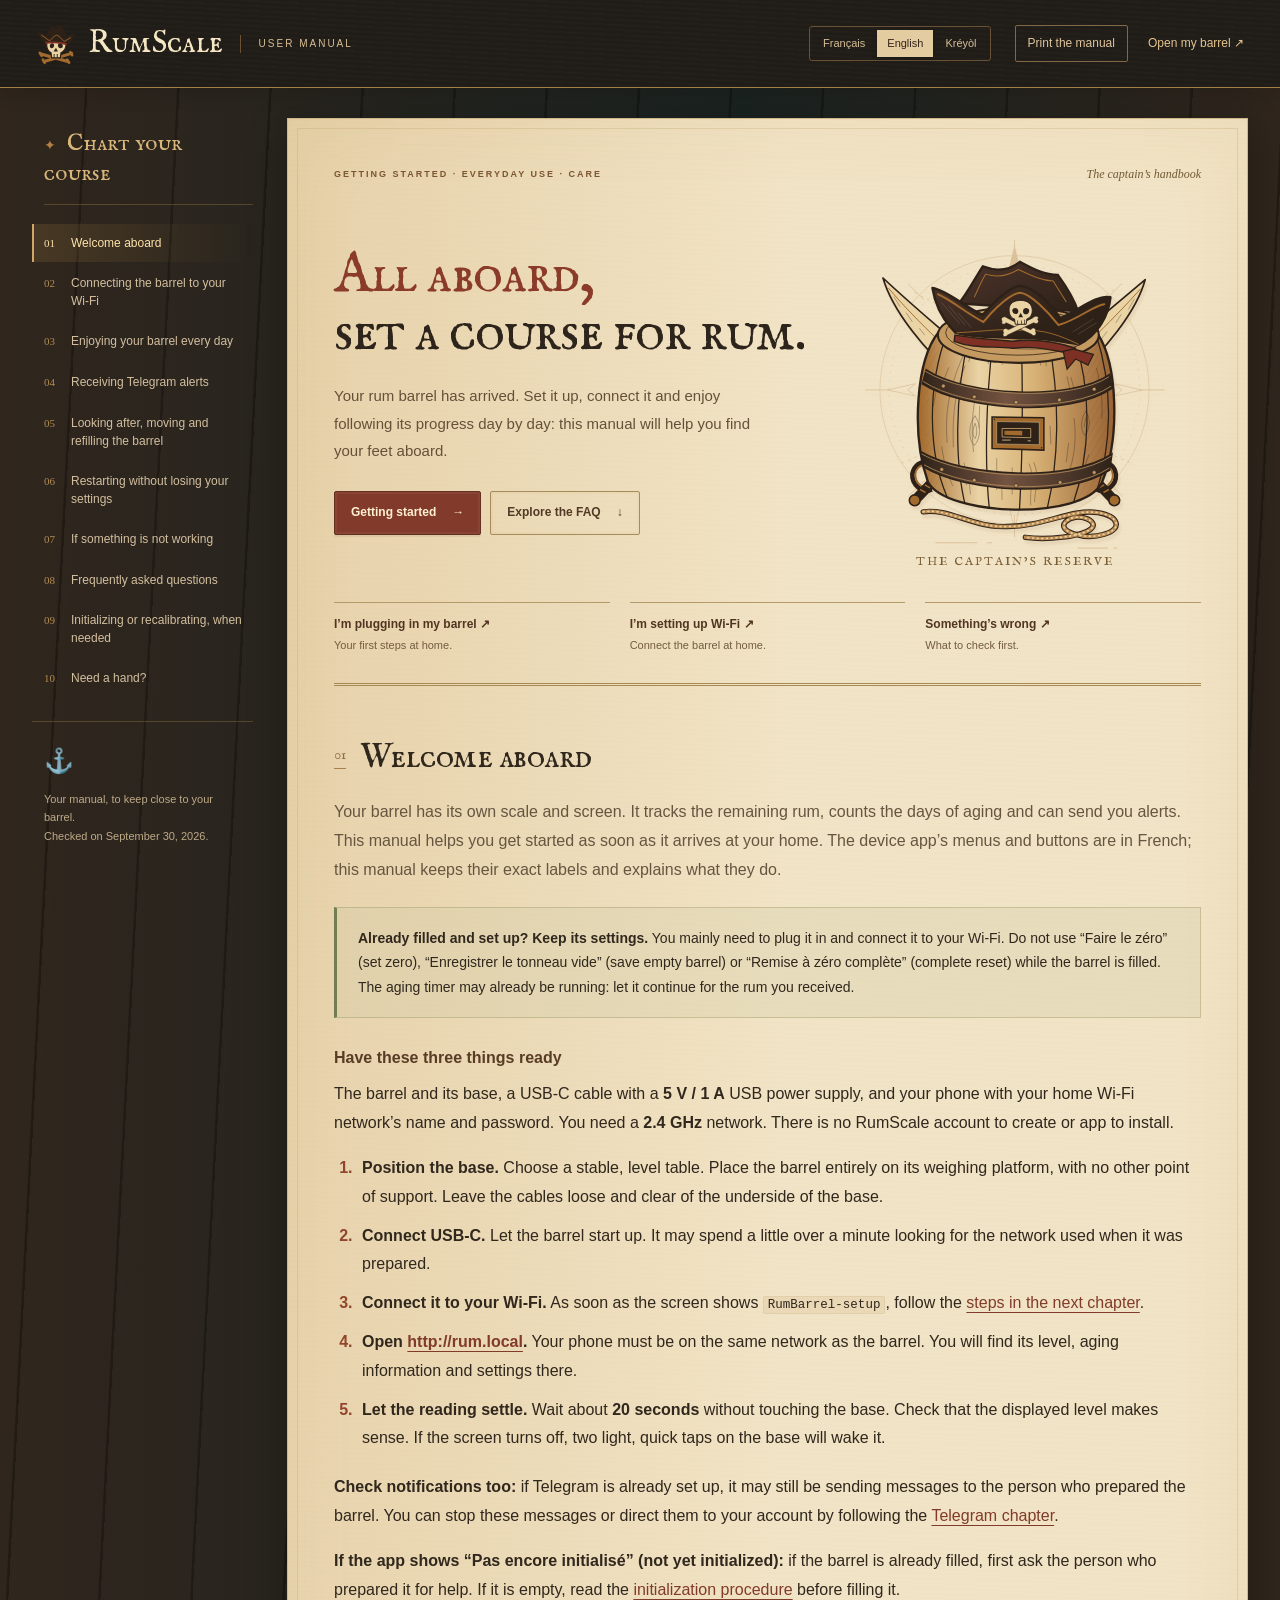
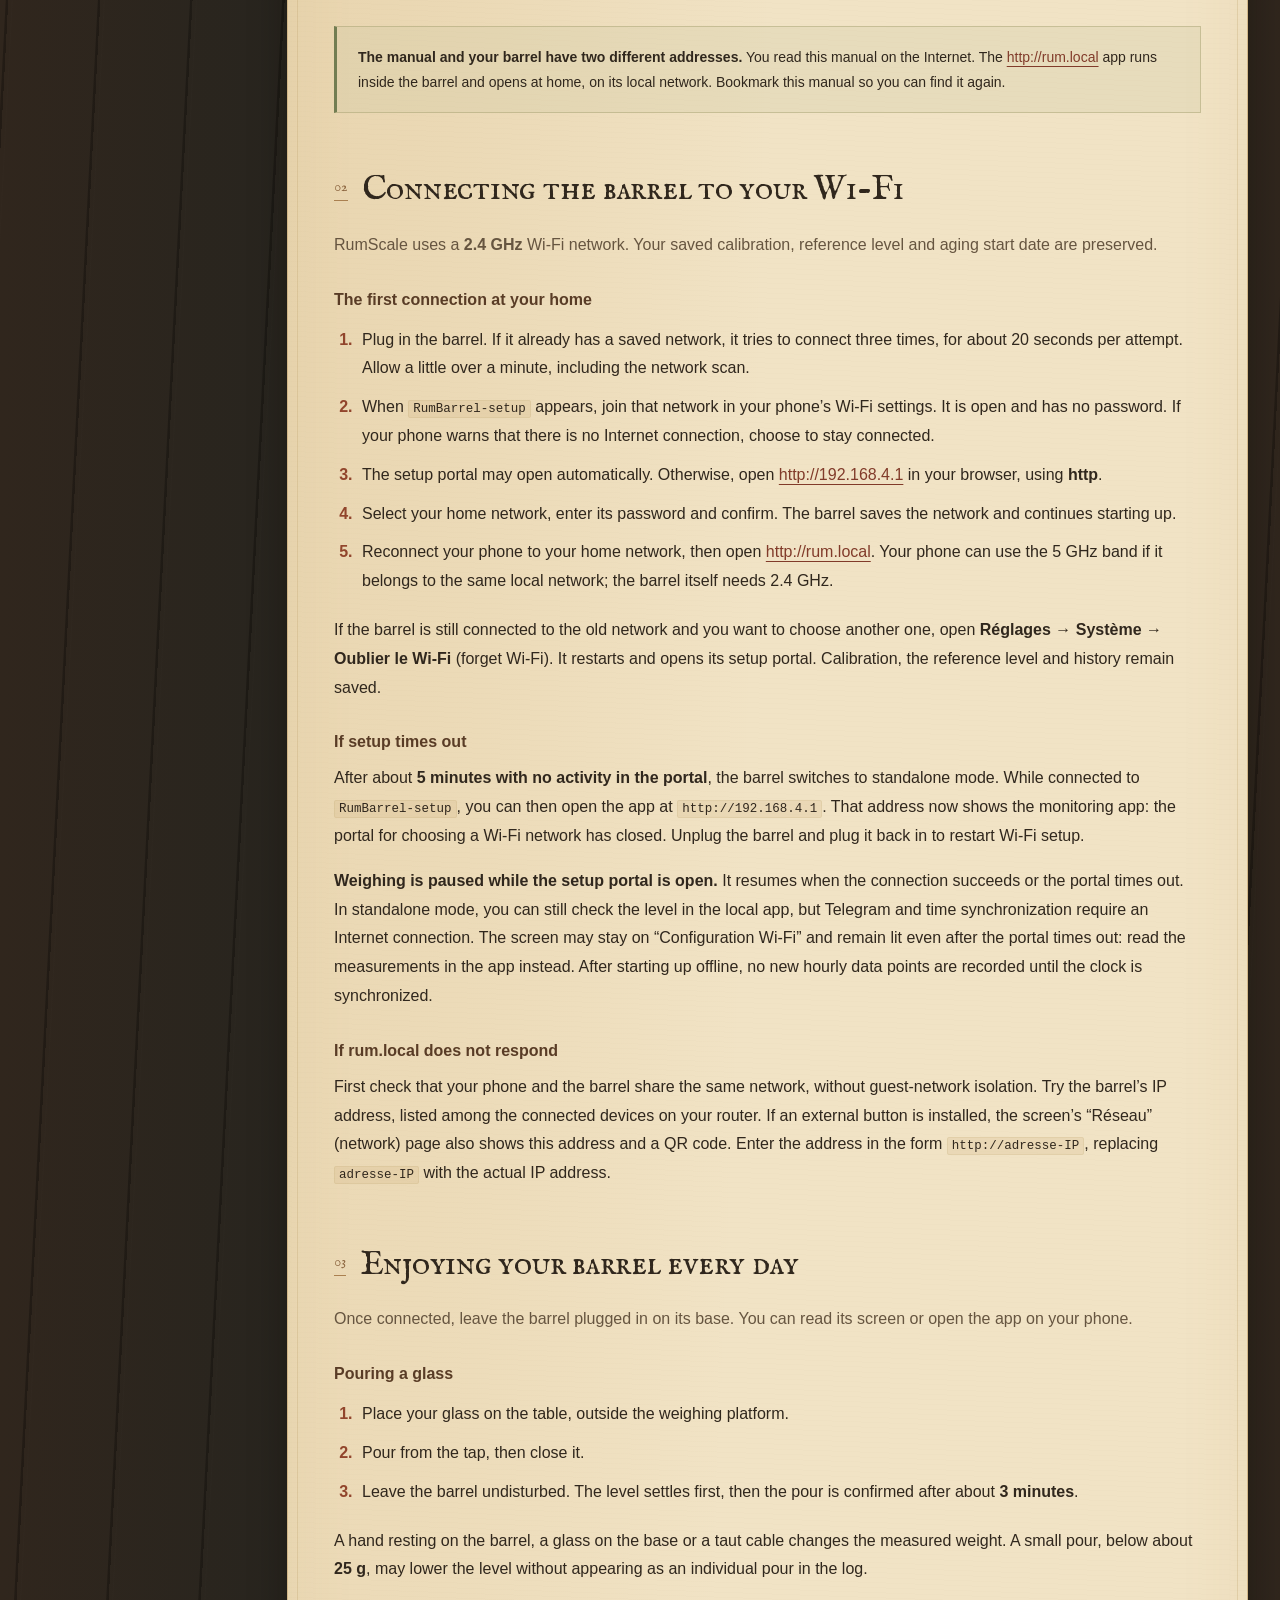
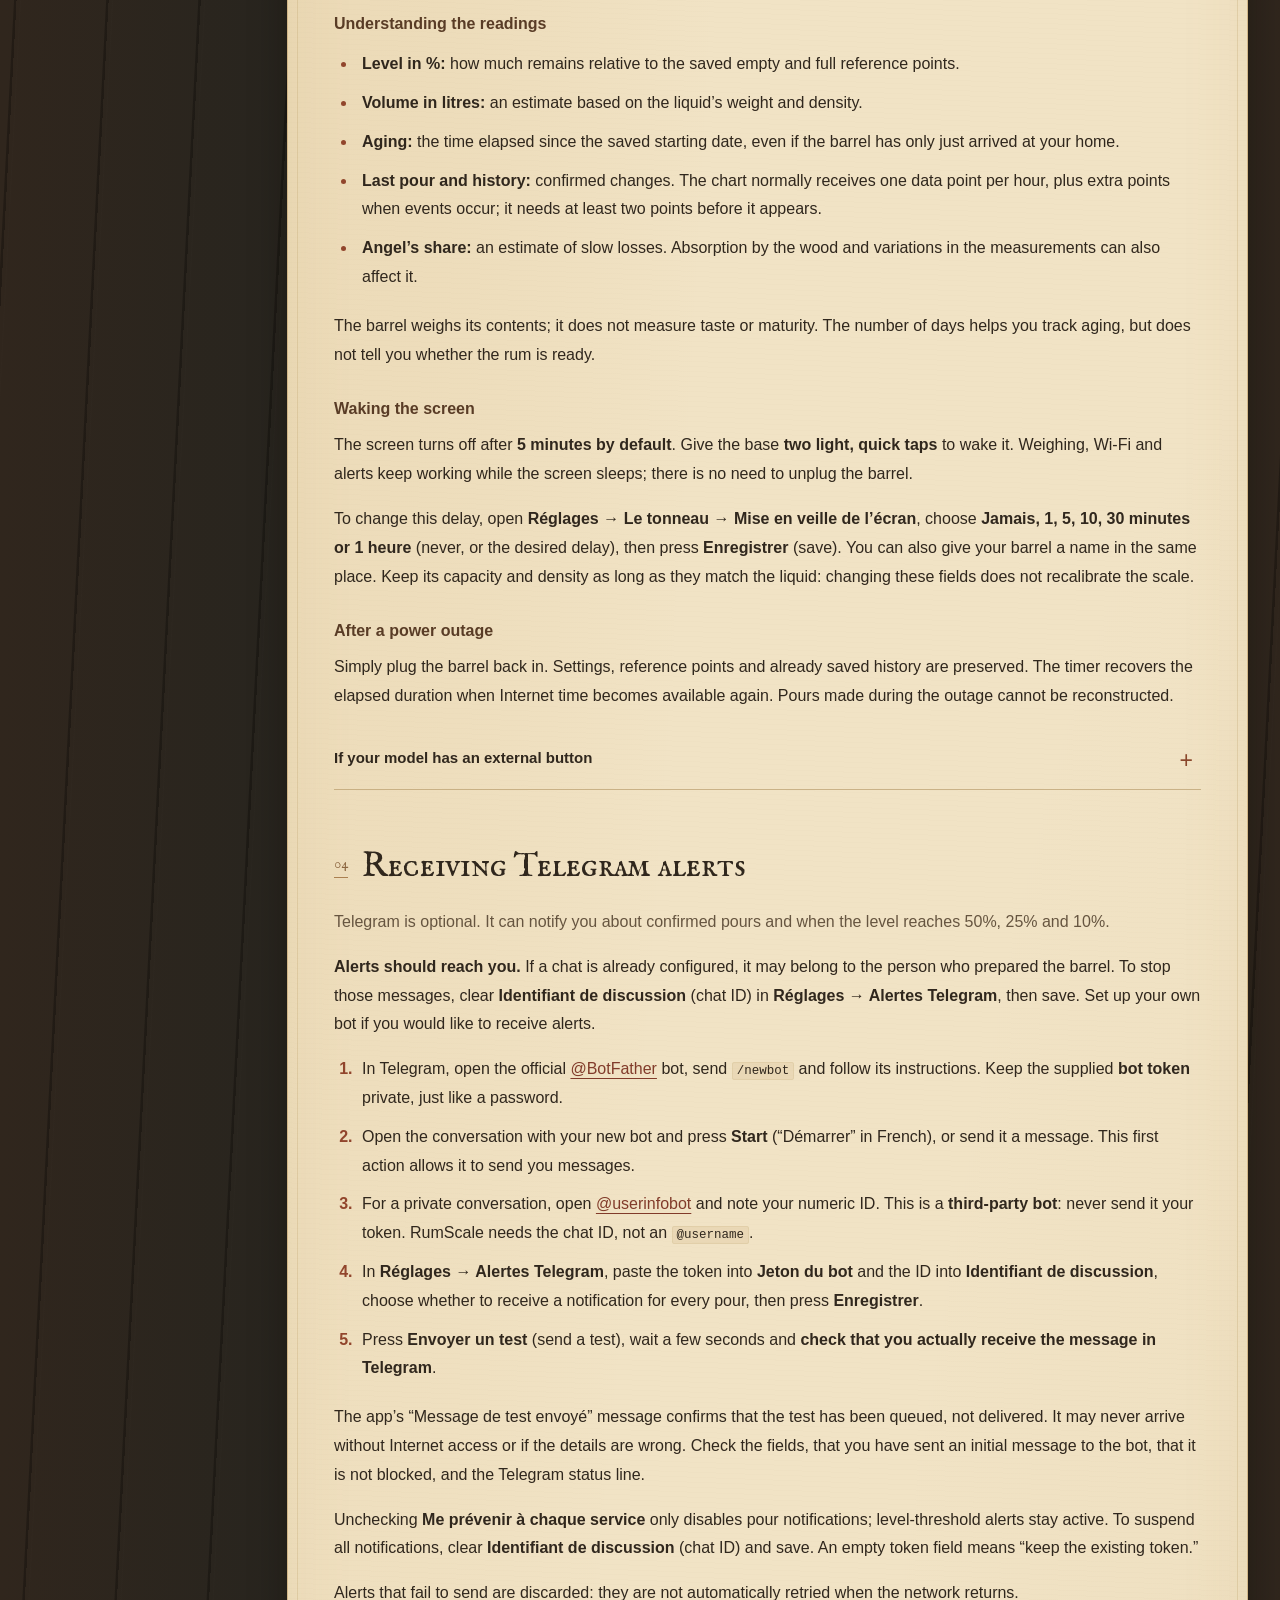
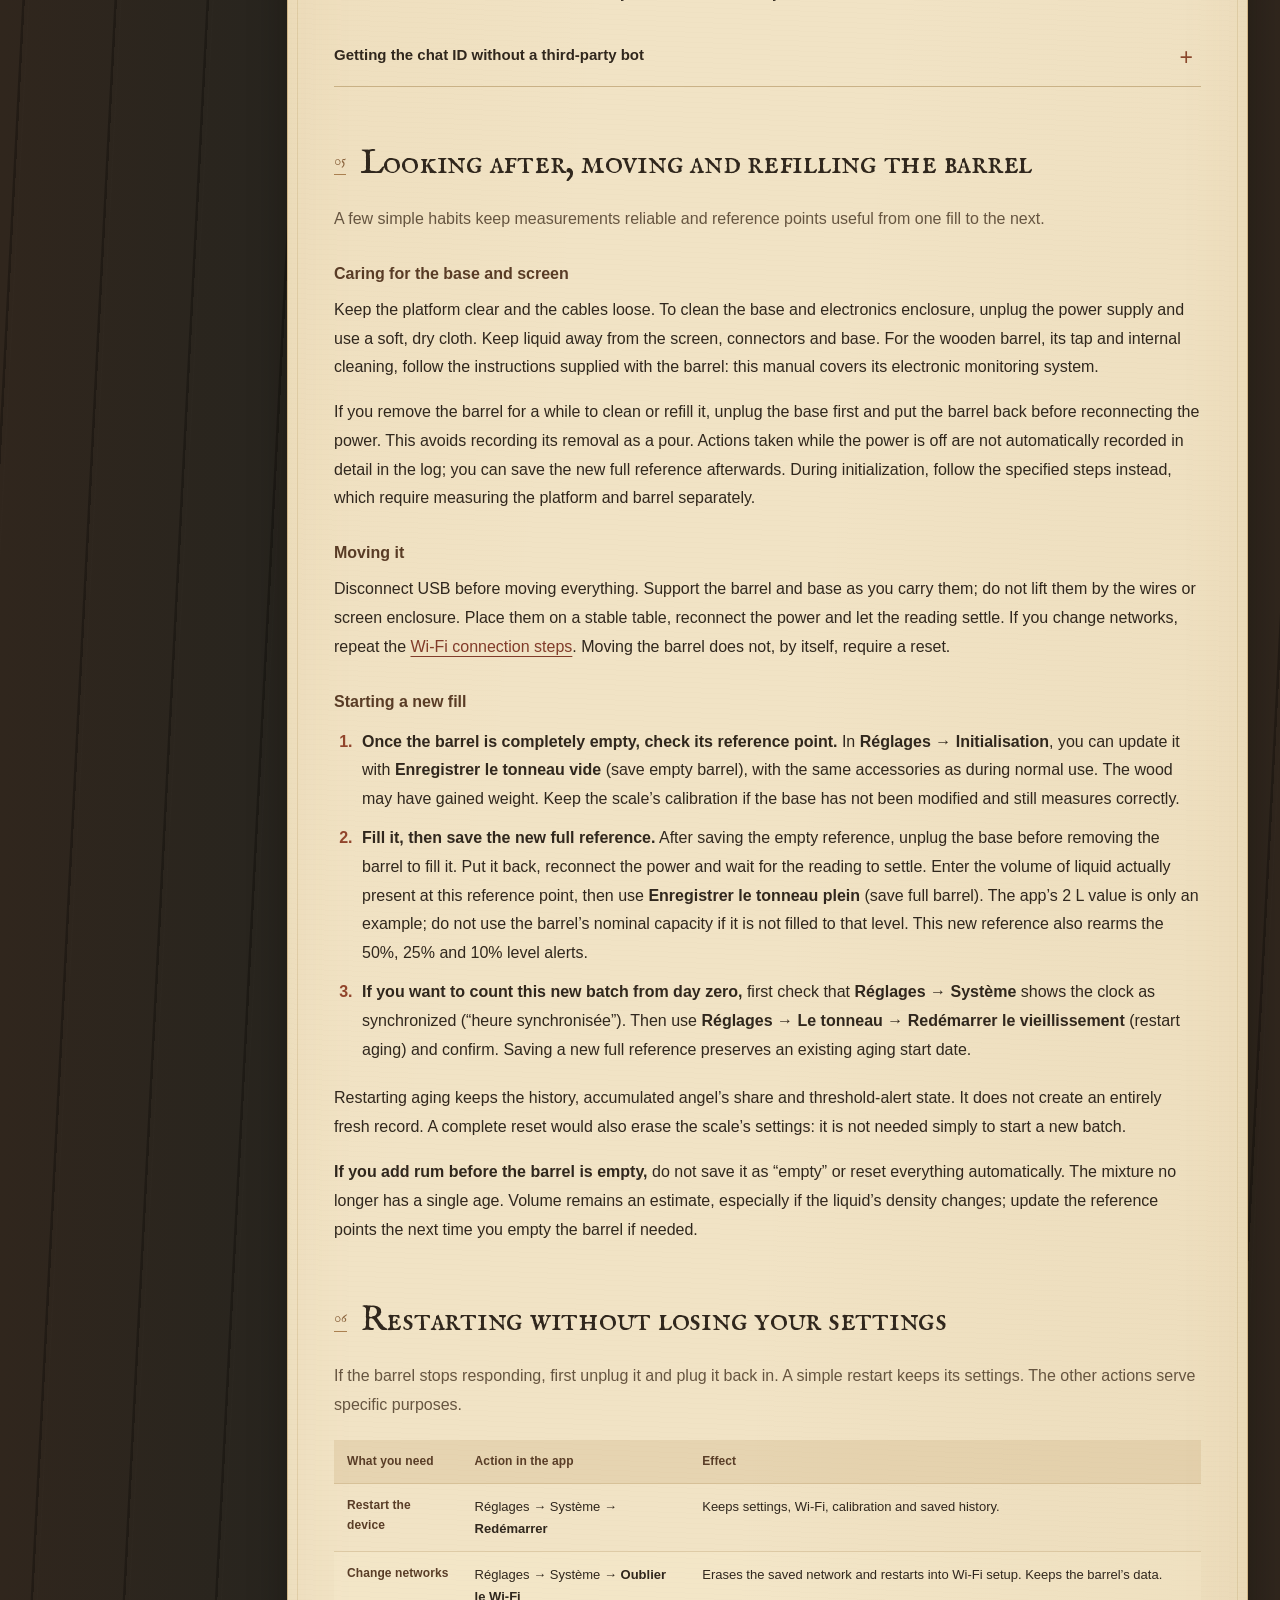
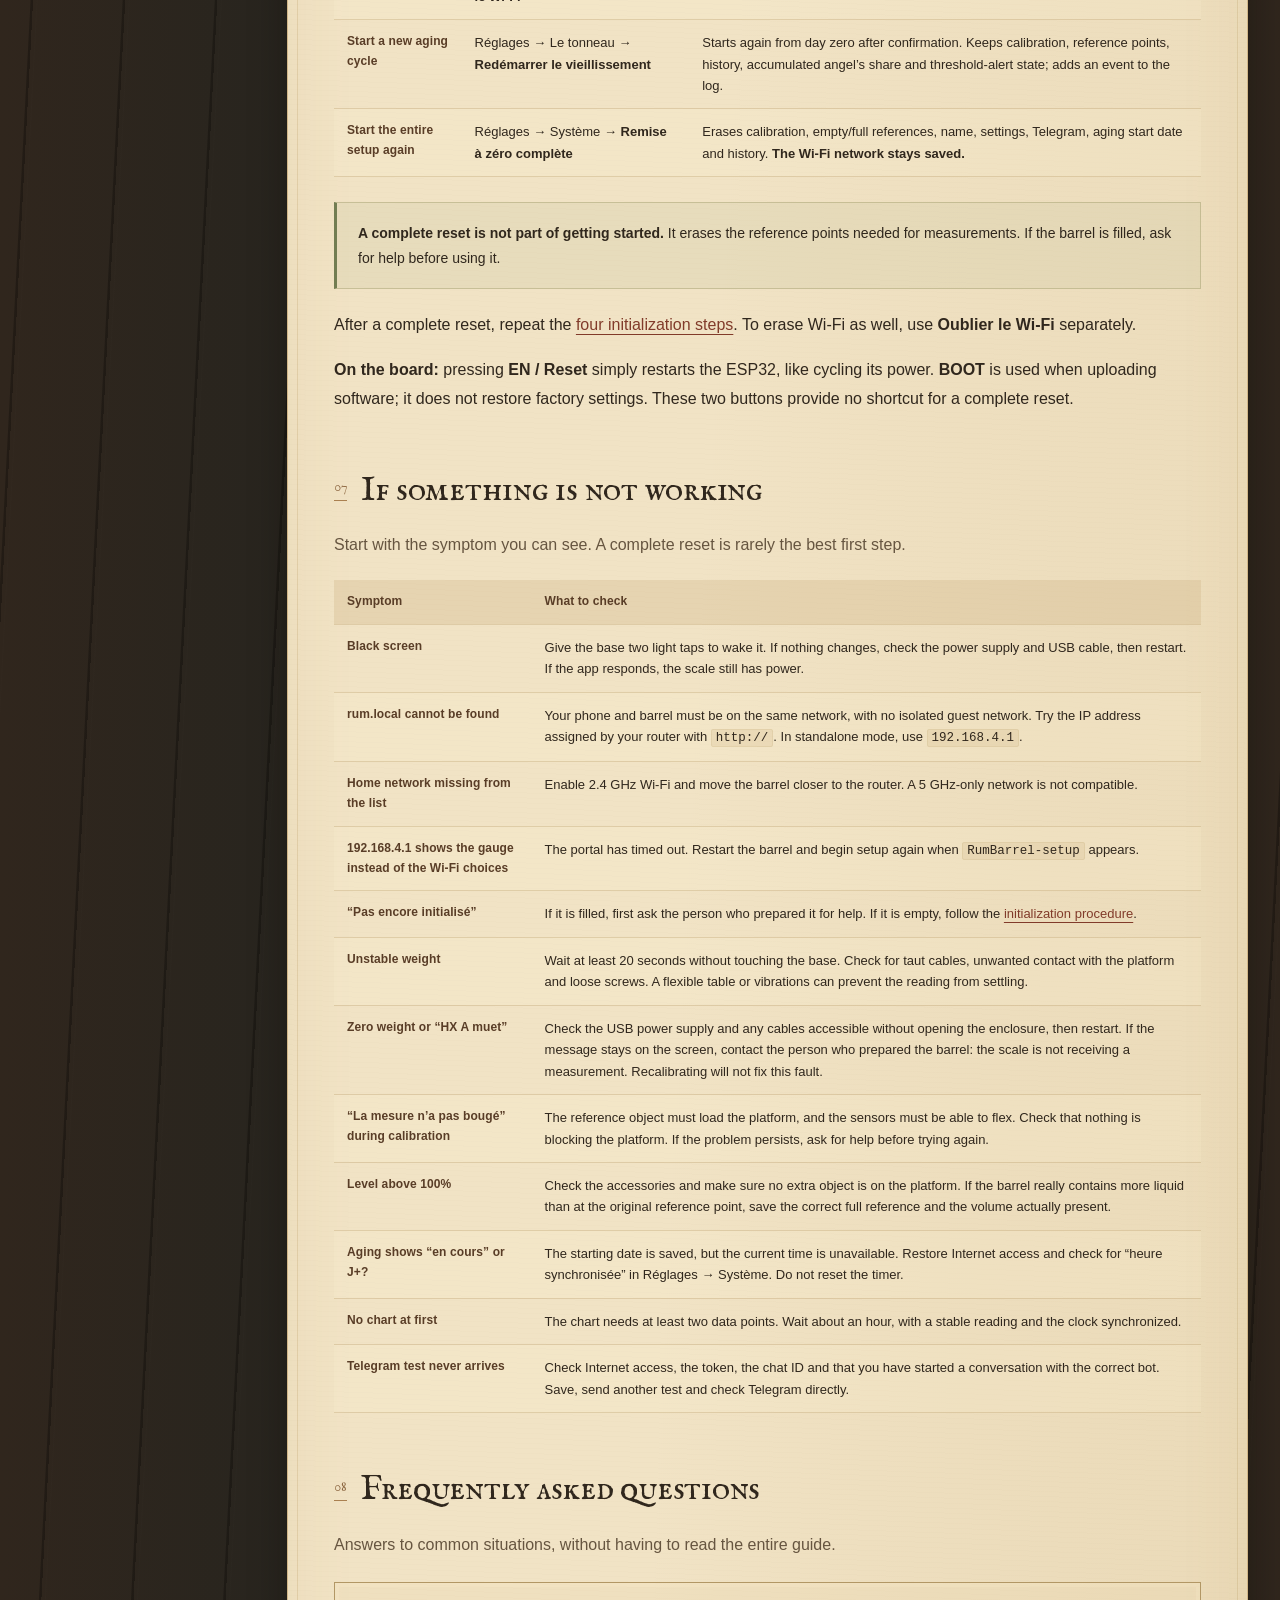
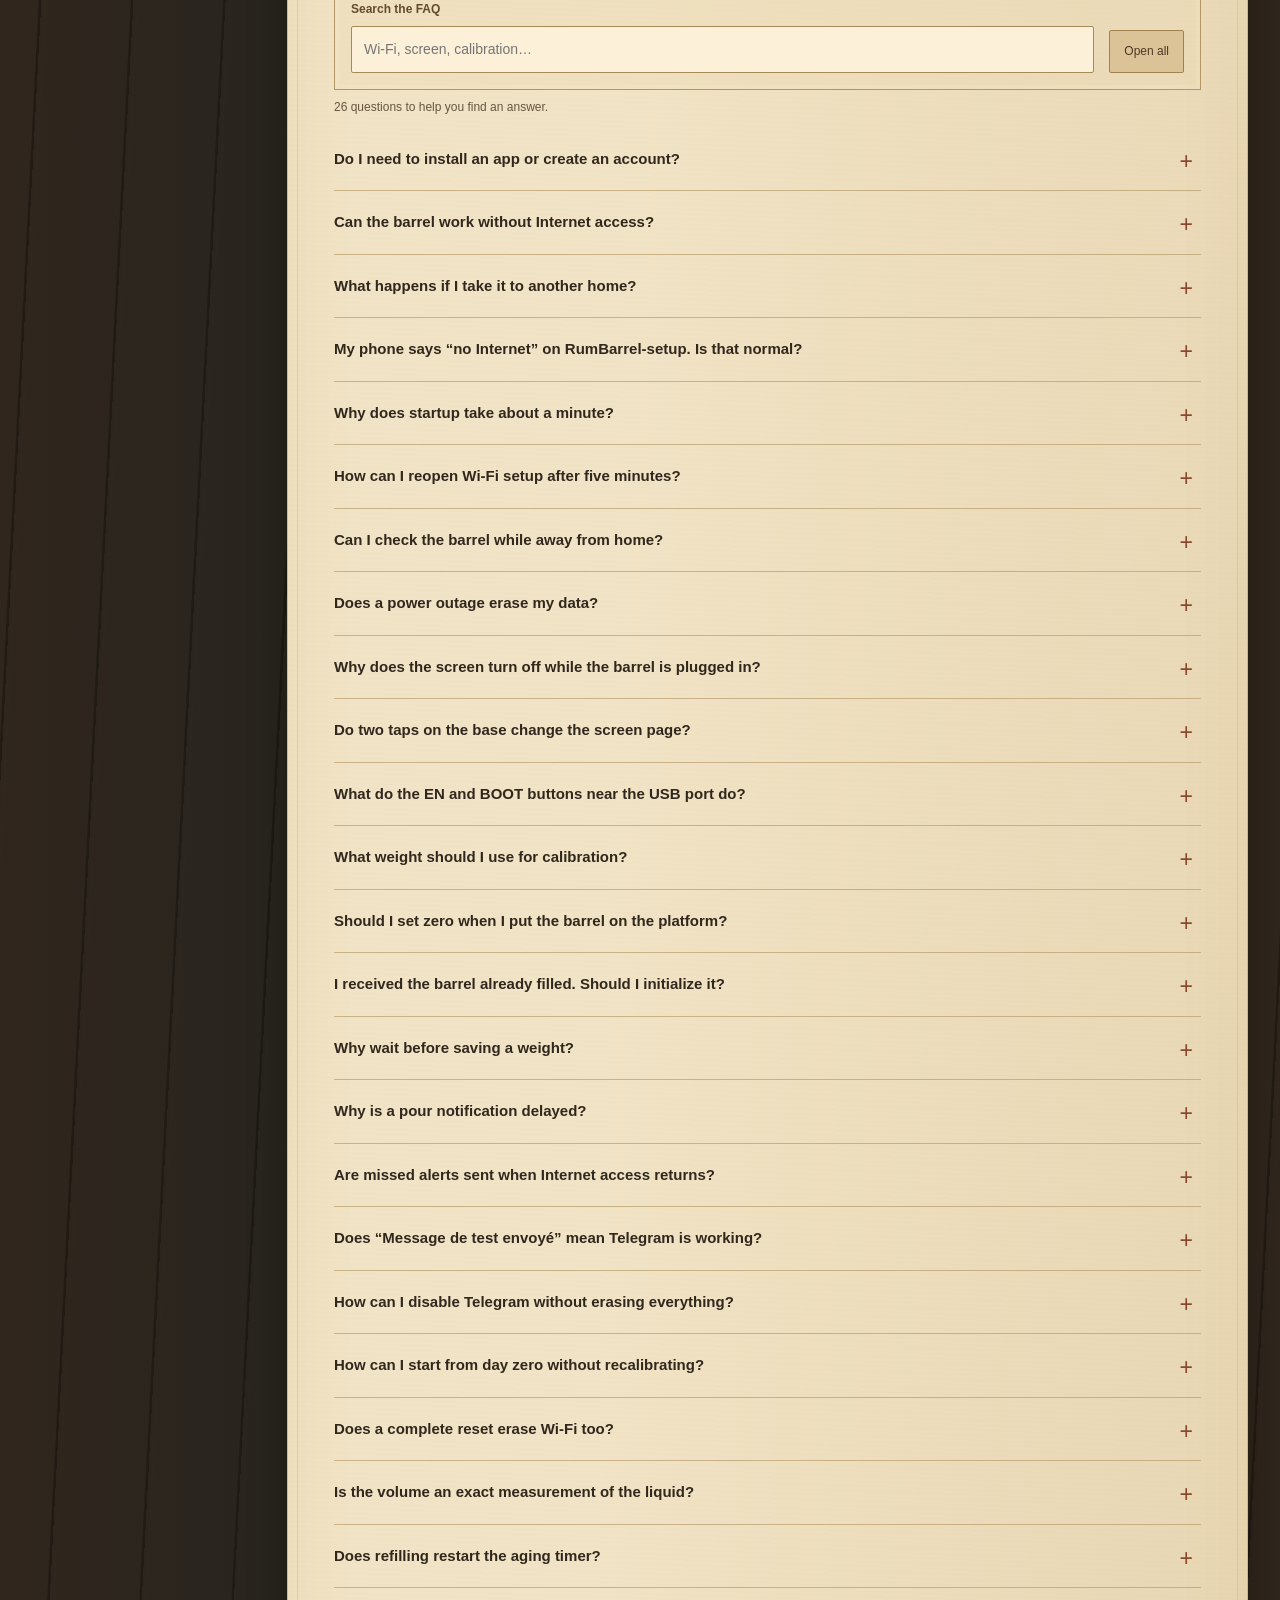
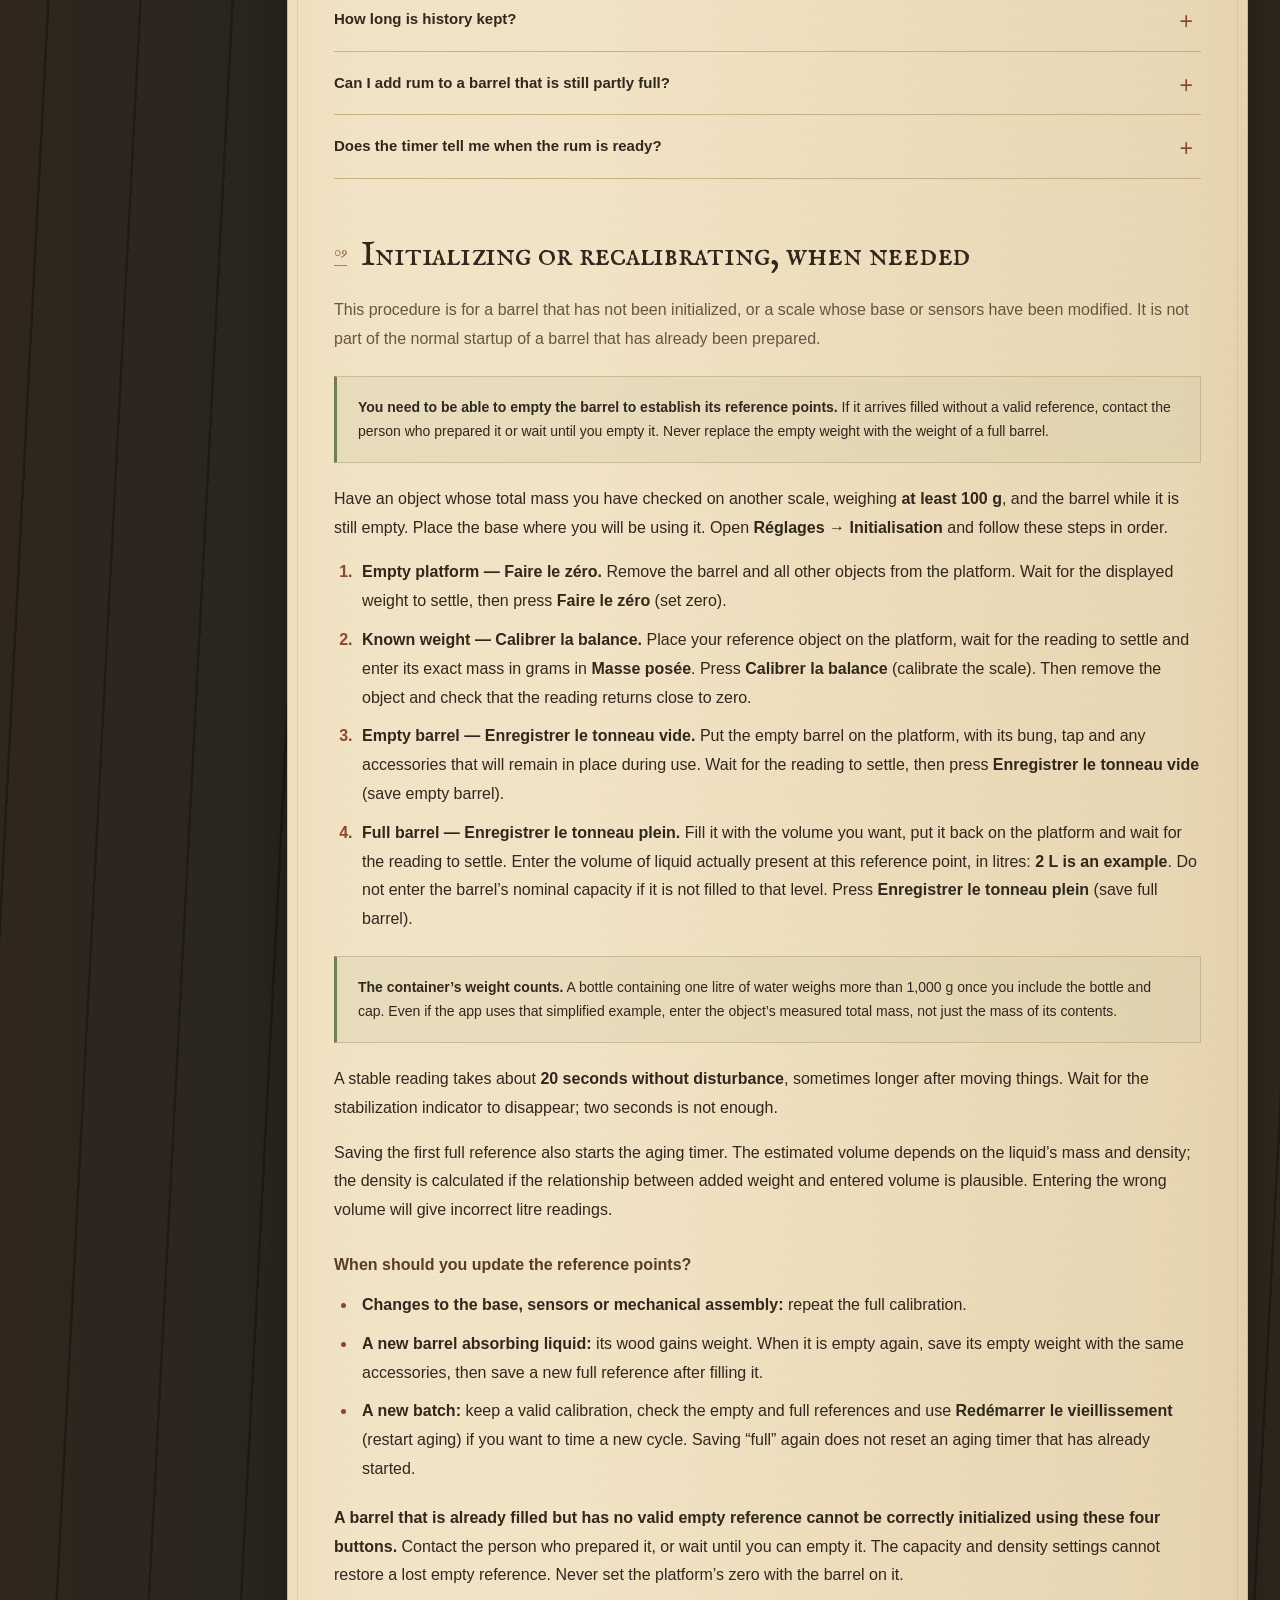
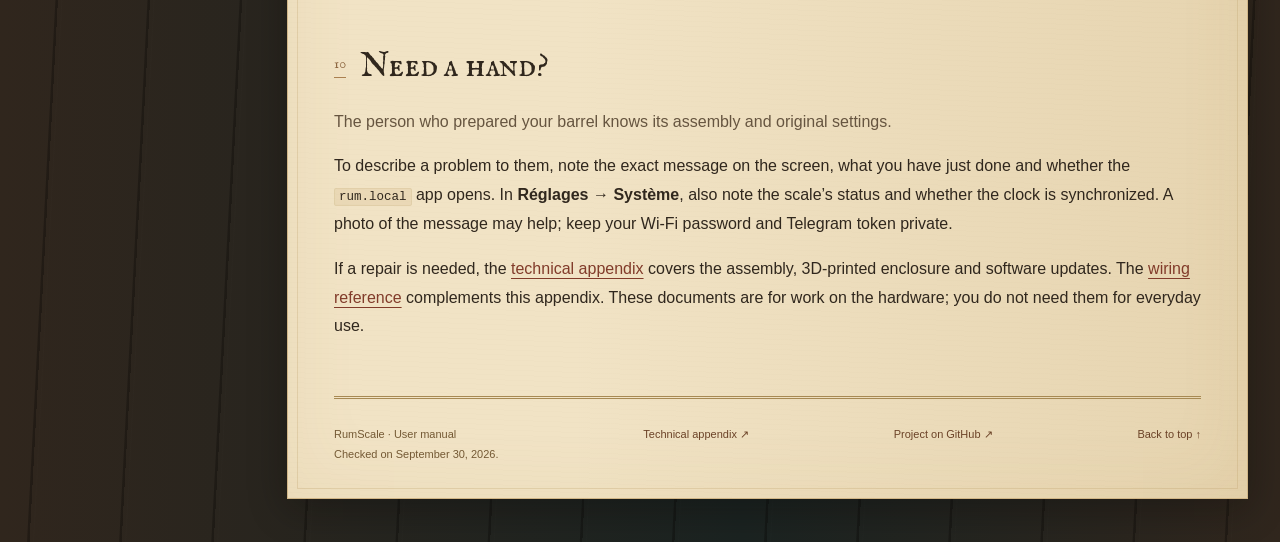
==== commit d7a29557: "Adapter le manuel au destinataire du tonneau dans les trois langues" ====
--- a/docs/en/index.html
+++ b/docs/en/index.html
@@ -3,9 +3,9 @@
 <head>
 <meta charset="utf-8">
 <meta name="viewport" content="width=device-width, initial-scale=1">
-<meta name="description" content="RumScale — Setup guide and FAQ. The logbook for your connected barrel: prepare for the journey, keep aging on course, and pass on the treasure.">
+<meta name="description" content="RumScale — User manual. Your rum barrel has arrived. Set it up, connect it and enjoy following its progress day by day: this manual will help you find your feet aboard.">
 <meta name="theme-color" content="#201d18">
-<title>RumScale — Setup guide and FAQ</title>
+<title>RumScale — User manual</title>
 <link rel="canonical" href="https://pbouffaut.github.io/RumScale/en/">
 <link rel="alternate" hreflang="fr" href="https://pbouffaut.github.io/RumScale/">
 <link rel="alternate" hreflang="en" href="https://pbouffaut.github.io/RumScale/en/">
@@ -20,57 +20,59 @@
 <a class="skip" href="#contenu">Skip to content</a>
 <div class="reading-progress" aria-hidden="true"></div>
 <header class="topbar">
-<a class="brand" href="#haut" aria-label="RumScale"><img src="../assets/pirate-mark.svg" alt="" width="40" height="45"><strong>RumScale</strong><span>Captain’s log</span></a>
+<a class="brand" href="#haut" aria-label="RumScale"><img src="../assets/pirate-mark.svg" alt="" width="40" height="45"><strong>RumScale</strong><span>User manual</span></a>
 <nav class="language-switch" aria-label="Guide language"><a href="../index.html" lang="fr" hreflang="fr" data-guide-lang="fr">Français</a><a href="../en/index.html" lang="en" hreflang="en" data-guide-lang="en" aria-current="page">English</a><a href="../gcf/index.html" lang="gcf" hreflang="gcf" data-guide-lang="gcf" title="Kréyòl Gwadloup">Kréyòl</a></nav>
-<div class="top-actions"><button class="print-button" type="button">Print the guide</button><a class="local-link" href="http://rum.local/">Open my barrel ↗</a></div>
+<div class="top-actions"><button class="print-button" type="button">Print the manual</button><a class="local-link" href="http://rum.local/">Open my barrel ↗</a></div>
 </header>
-<details class="mobile-nav"><summary>Guide contents</summary><nav aria-label="Guide contents"><a href="#demarrage">First connection</a>
-<a href="#wifi">Wi-Fi and moving home</a>
-<a href="#calibration">Calibrate the scale</a>
-<a href="#quotidien">Everyday use</a>
-<a href="#telegram">Telegram alerts</a>
-<a href="#reinitialisation">Restart or reset</a>
-<a href="#cadeau">Give the barrel as a gift</a>
-<a href="#depannage">Troubleshooting</a>
+<details class="mobile-nav"><summary>Manual contents</summary><nav aria-label="Manual contents"><a href="#demarrage">Welcome aboard</a>
+<a href="#wifi">Connecting the barrel to your Wi-Fi</a>
+<a href="#quotidien">Enjoying your barrel every day</a>
+<a href="#telegram">Receiving Telegram alerts</a>
+<a href="#entretien">Looking after, moving and refilling the barrel</a>
+<a href="#reinitialisation">Restarting without losing your settings</a>
+<a href="#depannage">If something is not working</a>
 <a href="#faq">Frequently asked questions</a>
-<a href="#boitier">Enclosure and 3D printing</a>
-<a href="#avance">Assembly and maintenance</a></nav></details>
+<a href="#calibration">Initializing or recalibrating, when needed</a>
+<a href="#assistance">Need a hand?</a></nav></details>
 <div class="layout">
-<aside class="sidebar"><p class="nav-title">Chart your course</p><nav aria-label="Guide contents"><a href="#demarrage">First connection</a>
-<a href="#wifi">Wi-Fi and moving home</a>
-<a href="#calibration">Calibrate the scale</a>
-<a href="#quotidien">Everyday use</a>
-<a href="#telegram">Telegram alerts</a>
-<a href="#reinitialisation">Restart or reset</a>
-<a href="#cadeau">Give the barrel as a gift</a>
-<a href="#depannage">Troubleshooting</a>
+<aside class="sidebar"><p class="nav-title">Chart your course</p><nav aria-label="Manual contents"><a href="#demarrage">Welcome aboard</a>
+<a href="#wifi">Connecting the barrel to your Wi-Fi</a>
+<a href="#quotidien">Enjoying your barrel every day</a>
+<a href="#telegram">Receiving Telegram alerts</a>
+<a href="#entretien">Looking after, moving and refilling the barrel</a>
+<a href="#reinitialisation">Restarting without losing your settings</a>
+<a href="#depannage">If something is not working</a>
 <a href="#faq">Frequently asked questions</a>
-<a href="#boitier">Enclosure and 3D printing</a>
-<a href="#avance">Assembly and maintenance</a></nav><p class="nav-note">Keep this guide close to your barrel.<br>Checked on September 30, 2026.</p></aside>
+<a href="#calibration">Initializing or recalibrating, when needed</a>
+<a href="#assistance">Need a hand?</a></nav><p class="nav-note">Your manual, to keep close to your barrel.<br>Checked on September 30, 2026.</p></aside>
 <main id="contenu" class="main">
 <div class="hero">
-<div class="hero-topline"><p class="eyebrow">Setup · Everyday use · Frequently asked questions</p><span class="hero-edition">The captain’s handbook</span></div>
-<div class="hero-grid"><div class="hero-copy"><h1><span>All aboard,</span><br>set a course for rum.</h1><p class="intro">The logbook for your connected barrel: prepare for the journey, keep aging on course, and pass on the treasure.</p><div class="hero-links"><a class="button" href="#demarrage">Get started <span aria-hidden="true">→</span></a><a class="button secondary" href="#faq">Explore the FAQ <span aria-hidden="true">↓</span></a></div></div><figure class="hero-art" aria-hidden="true"><img src="../assets/pirate-barrel.svg" width="420" height="460" alt=""><figcaption>The captain’s reserve</figcaption></figure></div>
-<div class="quick-paths"><a href="#cadeau"><strong>I received a gift ↗</strong>Getting started at home.</a><a href="#wifi"><strong>I’m changing Wi-Fi ↗</strong>Keep your barrel’s settings.</a><a href="#depannage"><strong>Something’s wrong ↗</strong>What to check first.</a></div>
-<p class="print-note">RumScale — Setup guide and FAQ · Checked on September 30, 2026.</p>
-</div>
+<div class="hero-topline"><p class="eyebrow">Getting started · Everyday use · Care</p><span class="hero-edition">The captain’s handbook</span></div>
+<div class="hero-grid"><div class="hero-copy"><h1><span>All aboard,</span><br>set a course for rum.</h1><p class="intro">Your rum barrel has arrived. Set it up, connect it and enjoy following its progress day by day: this manual will help you find your feet aboard.</p><div class="hero-links"><a class="button" href="#demarrage">Getting started <span aria-hidden="true">→</span></a><a class="button secondary" href="#faq">Explore the FAQ <span aria-hidden="true">↓</span></a></div></div><figure class="hero-art" aria-hidden="true"><img src="../assets/pirate-barrel.svg" width="420" height="460" alt=""><figcaption>The captain’s reserve</figcaption></figure></div>
+<div class="quick-paths"><a href="#demarrage"><strong>I’m plugging in my barrel ↗</strong>Your first steps at home.</a><a href="#wifi"><strong>I’m setting up Wi-Fi ↗</strong>Connect the barrel at home.</a><a href="#depannage"><strong>Something’s wrong ↗</strong>What to check first.</a></div>
+<p class="print-note">RumScale — User manual · Checked on September 30, 2026.</p></div>
 <section id="demarrage" aria-labelledby="titre-demarrage">
-  <h2 id="titre-demarrage">Getting started</h2>
-  <p class="lead">A USB cable, your phone and a few minutes are all you need to connect a barrel that has already been set up.</p>
+  <h2 id="titre-demarrage">Welcome aboard</h2>
+  <p class="lead">Your barrel has its own scale and screen. It tracks the remaining rum, counts the days of aging and can send you alerts. This manual helps you get started as soon as it arrives at your home. The device app’s menus and buttons are in French; this manual keeps their exact labels and explains what they do.</p>
+  <aside class="callout"><strong>Already filled and set up? Keep its settings.</strong> You mainly need to plug it in and connect it to your Wi-Fi. Do not use “Faire le zéro” (set zero), “Enregistrer le tonneau vide” (save empty barrel) or “Remise à zéro complète” (complete reset) while the barrel is filled. The aging timer may already be running: let it continue for the rum you received.</aside>
+  <h3>Have these three things ready</h3>
+  <p>The barrel and its base, a USB-C cable with a <strong>5 V / 1 A</strong> USB power supply, and your phone with your home Wi-Fi network’s name and password. You need a <strong>2.4 GHz</strong> network. There is no RumScale account to create or app to install.</p>
   <ol class="steps">
-    <li><strong>Place the base on a stable, level table.</strong> The barrel must rest entirely on its weighing platform. Leave the cables loose: they must not pull on the base or get trapped underneath it.</li>
-    <li><strong>Connect the USB-C power supply.</strong> A 5 V / 1 A USB power supply is suitable. Wait for startup and the Wi-Fi connection to finish.</li>
-    <li><strong>Connect the barrel to your home Wi-Fi.</strong> If the screen shows <code>RumBarrel-setup</code>, follow the <a href="#wifi">Wi-Fi setup instructions</a>.</li>
-    <li><strong>Open <a href="http://rum.local/">http://rum.local</a></strong> on a phone connected to the same network as the barrel. You do not need to install an app or create a RumScale account.</li>
-    <li><strong>Check the level and settings.</strong> If the barrel was given to you already filled and calibrated, keep its reference settings. If the app displays “Pas encore initialisé” (not yet initialized), complete the <a href="#calibration">four calibration steps</a> before filling it.</li>
-  </ol>
-  <aside class="callout"><strong>Two pages with different purposes.</strong> You read this guide on the Internet. The <code>rum.local</code> app runs inside your barrel and lets you change its settings only when you are connected to its local network. The device app’s menus and buttons are in French; this guide keeps their exact labels so you can find them.</aside>
+    <li><strong>Position the base.</strong> Choose a stable, level table. Place the barrel entirely on its weighing platform, with no other point of support. Leave the cables loose and clear of the underside of the base.</li>
+    <li><strong>Connect USB-C.</strong> Let the barrel start up. It may spend a little over a minute looking for the network used when it was prepared.</li>
+    <li><strong>Connect it to your Wi-Fi.</strong> As soon as the screen shows <code>RumBarrel-setup</code>, follow the <a href="#wifi">steps in the next chapter</a>.</li>
+    <li><strong>Open <a href="http://rum.local/">http://rum.local</a>.</strong> Your phone must be on the same network as the barrel. You will find its level, aging information and settings there.</li>
+    <li><strong>Let the reading settle.</strong> Wait about <strong>20 seconds</strong> without touching the base. Check that the displayed level makes sense. If the screen turns off, two light, quick taps on the base will wake it.</li>
+  </ol>
+  <p><strong>Check notifications too:</strong> if Telegram is already set up, it may still be sending messages to the person who prepared the barrel. You can stop these messages or direct them to your account by following the <a href="#telegram">Telegram chapter</a>.</p>
+  <p><strong>If the app shows “Pas encore initialisé” (not yet initialized):</strong> if the barrel is already filled, first ask the person who prepared it for help. If it is empty, read the <a href="#calibration">initialization procedure</a> before filling it.</p>
+  <aside class="callout"><strong>The manual and your barrel have two different addresses.</strong> You read this manual on the Internet. The <a href="http://rum.local/">http://rum.local</a> app runs inside the barrel and opens at home, on its local network. Bookmark this manual so you can find it again.</aside>
 </section>
 
 <section id="wifi" aria-labelledby="titre-wifi">
-  <h2 id="titre-wifi">Connecting or changing Wi-Fi</h2>
-  <p class="lead">RumScale uses a <strong>2.4 GHz</strong> Wi-Fi network. Moving it to another home does not require resetting the scale.</p>
-  <h3>First connection or a new home</h3>
+  <h2 id="titre-wifi">Connecting the barrel to your Wi-Fi</h2>
+  <p class="lead">RumScale uses a <strong>2.4 GHz</strong> Wi-Fi network. Your saved calibration, reference level and aging start date are preserved.</p>
+  <h3>The first connection at your home</h3>
   <ol>
     <li>Plug in the barrel. If it already has a saved network, it tries to connect three times, for about 20 seconds per attempt. Allow a little over a minute, including the network scan.</li>
     <li>When <code>RumBarrel-setup</code> appears, join that network in your phone’s Wi-Fi settings. It is open and has no password. If your phone warns that there is no Internet connection, choose to stay connected.</li>
@@ -81,57 +83,42 @@
   <p>If the barrel is still connected to the old network and you want to choose another one, open <strong>Réglages → Système → Oublier le Wi-Fi</strong> (forget Wi-Fi). It restarts and opens its setup portal. Calibration, the reference level and history remain saved.</p>
   <h3>If setup times out</h3>
   <p>After about <strong>5 minutes with no activity in the portal</strong>, the barrel switches to standalone mode. While connected to <code>RumBarrel-setup</code>, you can then open the app at <code>http://192.168.4.1</code>. That address now shows the monitoring app: the portal for choosing a Wi-Fi network has closed. Unplug the barrel and plug it back in to restart Wi-Fi setup.</p>
-  <p><strong>Weighing is paused while the setup portal is open.</strong> It resumes when the connection succeeds or the portal times out. In standalone mode, you can still check the level in the local app, but Telegram and time synchronization require an Internet connection. In the current software, the screen may stay on “Configuration Wi-Fi” and remain lit even after the portal times out: read the measurements in the app instead. After starting up offline, no new hourly data points are recorded until the clock is synchronized.</p>
+  <p><strong>Weighing is paused while the setup portal is open.</strong> It resumes when the connection succeeds or the portal times out. In standalone mode, you can still check the level in the local app, but Telegram and time synchronization require an Internet connection. The screen may stay on “Configuration Wi-Fi” and remain lit even after the portal times out: read the measurements in the app instead. After starting up offline, no new hourly data points are recorded until the clock is synchronized.</p>
   <h3>If rum.local does not respond</h3>
   <p>First check that your phone and the barrel share the same network, without guest-network isolation. Try the barrel’s IP address, listed among the connected devices on your router. If an external button is installed, the screen’s “Réseau” (network) page also shows this address and a QR code. Enter the address in the form <code>http://adresse-IP</code>, replacing <code>adresse-IP</code> with the actual IP address.</p>
 </section>
 
-<section id="calibration" aria-labelledby="titre-calibration">
-  <h2 id="titre-calibration">Calibrating the scale and barrel</h2>
-  <p class="lead">This process establishes the actual weight, then the empty and full reference points. Do it during the initial setup or after modifying the base.</p>
-  <p>Have an object whose total mass you have checked on another scale, weighing <strong>at least 100 g</strong>, and the barrel while it is still empty. Place the base where you will be using it. Open <strong>Réglages → Initialisation</strong> and follow these steps in order.</p>
-  <ol class="steps">
-    <li><strong>Empty platform — Faire le zéro.</strong> Remove the barrel and all other objects from the platform. Wait for the displayed weight to settle, then press <strong>Faire le zéro</strong> (set zero).</li>
-    <li><strong>Known weight — Calibrer la balance.</strong> Place your reference object on the platform, wait for the reading to settle and enter its exact mass in grams in <strong>Masse posée</strong>. Press <strong>Calibrer la balance</strong> (calibrate the scale). Then remove the object and check that the reading returns close to zero.</li>
-    <li><strong>Empty barrel — Enregistrer le tonneau vide.</strong> Put the empty barrel on the platform, with its bung, tap and any accessories that will remain in place during use. Wait for the reading to settle, then press <strong>Enregistrer le tonneau vide</strong> (save empty barrel).</li>
-    <li><strong>Full barrel — Enregistrer le tonneau plein.</strong> Fill it to the reference volume you intend to enter, put it back on the platform and wait for the reading to settle. Enter its capacity in litres: <strong>2 L is an example</strong>, to be replaced with your barrel’s actual value. Press <strong>Enregistrer le tonneau plein</strong> (save full barrel).</li>
-  </ol>
-  <aside class="callout"><strong>The container’s weight counts.</strong> A bottle containing one litre of water weighs more than 1,000 g once you include the bottle and cap. Even if the app uses that simplified example, enter the object’s measured total mass, not just the mass of its contents.</aside>
-  <p>A stable reading takes about <strong>20 seconds without disturbance</strong>, sometimes longer after moving things. Wait for the stabilization indicator to disappear; two seconds is not enough.</p>
-  <p>Saving the first full reference also starts the aging timer. The estimated volume depends on the liquid’s mass and density; the density is calculated if the relationship between added weight and entered volume is plausible. Entering the wrong volume will give incorrect litre readings.</p>
-  <h3>When should you update the reference points?</h3>
+<section id="quotidien" aria-labelledby="titre-quotidien">
+  <h2 id="titre-quotidien">Enjoying your barrel every day</h2>
+  <p class="lead">Once connected, leave the barrel plugged in on its base. You can read its screen or open the app on your phone.</p>
+  <h3>Pouring a glass</h3>
+  <ol>
+    <li>Place your glass on the table, outside the weighing platform.</li>
+    <li>Pour from the tap, then close it.</li>
+    <li>Leave the barrel undisturbed. The level settles first, then the pour is confirmed after about <strong>3 minutes</strong>.</li>
+  </ol>
+  <p>A hand resting on the barrel, a glass on the base or a taut cable changes the measured weight. A small pour, below about <strong>25 g</strong>, may lower the level without appearing as an individual pour in the log.</p>
+  <h3>Understanding the readings</h3>
   <ul>
-    <li><strong>Changes to the base, sensors or mechanical assembly:</strong> repeat the full calibration.</li>
-    <li><strong>A new barrel absorbing liquid:</strong> its wood gains weight. When it is empty again, save its empty weight with the same accessories, then save a new full reference after filling it.</li>
-    <li><strong>A new batch:</strong> keep a valid calibration, check the empty and full references and use <strong>Redémarrer le vieillissement</strong> (restart aging) if you want to time a new cycle. Saving “full” again does not reset an aging timer that has already started.</li>
+    <li><strong>Level in %:</strong> how much remains relative to the saved empty and full reference points.</li>
+    <li><strong>Volume in litres:</strong> an estimate based on the liquid’s weight and density.</li>
+    <li><strong>Aging:</strong> the time elapsed since the saved starting date, even if the barrel has only just arrived at your home.</li>
+    <li><strong>Last pour and history:</strong> confirmed changes. The chart normally receives one data point per hour, plus extra points when events occur; it needs at least two points before it appears.</li>
+    <li><strong>Angel’s share:</strong> an estimate of slow losses. Absorption by the wood and variations in the measurements can also affect it.</li>
   </ul>
-  <p><strong>A barrel that is already filled but has no valid empty reference cannot be correctly initialized using these four buttons.</strong> Ask the person who prepared it for the reference values, or wait until you can empty it. Never set the platform’s zero with the barrel on it.</p>
-</section>
-
-<section id="quotidien" aria-labelledby="titre-quotidien">
-  <h2 id="titre-quotidien">Everyday use</h2>
-  <p class="lead">Leave the barrel on its base. The scale tracks the remaining liquid and distinguishes pours from slow changes.</p>
-  <h3>Reading the screen and app</h3>
-  <ul>
-    <li><strong>Percentage:</strong> the level calculated between the saved empty and full reference points.</li>
-    <li><strong>Litres:</strong> an estimate based on the liquid’s weight and the configured density.</li>
-    <li><strong>Aging:</strong> elapsed time since the saved starting date.</li>
-    <li><strong>Last pour and history:</strong> confirmed changes are recorded. The chart normally receives one data point per hour, plus extra points when events occur.</li>
-    <li><strong>Angel’s share:</strong> an estimate of slow losses. The system cannot perfectly distinguish evaporation, absorption by the wood and sensor drift.</li>
-  </ul>
-  <p>Avoid placing a glass or bottle on the platform. After a pour, leave the barrel undisturbed: the system waits for a stable reading and then about <strong>3 minutes</strong> before confirming the event. A change smaller than about 25 g is not recorded as an individual pour.</p>
-  <h3>Screen sleep and wake</h3>
-  <p>On the ideaspark board, only the backlight turns off, after <strong>5 minutes by default</strong>. Weighing, Wi-Fi and alerts continue working. Give the base <strong>two light, quick taps</strong> to wake the screen; this gesture does not switch pages.</p>
-  <p>In <strong>Réglages → Le tonneau → Mise en veille de l’écran</strong>, choose <strong>Jamais, 1, 5, 10, 30 minutes or 1 heure</strong> (never, or the desired delay), then press <strong>Enregistrer</strong> (save). You can change the displayed name in the same place. Keep the density and capacity from initialization as long as they are correct: changing these fields does not recreate the empty and full weight references.</p>
-  <h3>If an external button is installed</h3>
-  <p>A short press wakes the screen or moves to the next page: level, aging, network and diagnostics. The screen returns to the main page after about 30 seconds. Holding the button shows a confirmation after 3 seconds and restarts aging at 6 seconds; release it before then to cancel. This optional button is separate from the small <strong>EN</strong> and <strong>BOOT</strong> buttons on the board.</p>
-  <h3>Power outages</h3>
-  <p>Calibration, reference points, settings, the aging start date and already saved history remain in memory. After restarting, the device gets the time from the Internet and recalculates the number of days. It measures nothing while unplugged and cannot reconstruct each pour made during the outage.</p>
+  <p>The barrel weighs its contents; it does not measure taste or maturity. The number of days helps you track aging, but does not tell you whether the rum is ready.</p>
+  <h3>Waking the screen</h3>
+  <p>The screen turns off after <strong>5 minutes by default</strong>. Give the base <strong>two light, quick taps</strong> to wake it. Weighing, Wi-Fi and alerts keep working while the screen sleeps; there is no need to unplug the barrel.</p>
+  <p>To change this delay, open <strong>Réglages → Le tonneau → Mise en veille de l’écran</strong>, choose <strong>Jamais, 1, 5, 10, 30 minutes or 1 heure</strong> (never, or the desired delay), then press <strong>Enregistrer</strong> (save). You can also give your barrel a name in the same place. Keep its capacity and density as long as they match the liquid: changing these fields does not recalibrate the scale.</p>
+  <h3>After a power outage</h3>
+  <p>Simply plug the barrel back in. Settings, reference points and already saved history are preserved. The timer recovers the elapsed duration when Internet time becomes available again. Pours made during the outage cannot be reconstructed.</p>
+  <details class="faq-item"><summary>If your model has an external button</summary><div><p>A short press wakes the screen or moves to the next page: level, aging, network and diagnostics. The screen returns to the main page after about 30 seconds. Holding the button shows a confirmation after 3 seconds and restarts aging at 6 seconds; release it before then to cancel. Two light taps on the base only wake the screen. The <strong>EN</strong> and <strong>BOOT</strong> buttons near the USB port have a different purpose, explained in the FAQ.</p></div></details>
 </section>
 
 <section id="telegram" aria-labelledby="titre-telegram">
   <h2 id="titre-telegram">Receiving Telegram alerts</h2>
   <p class="lead">Telegram is optional. It can notify you about confirmed pours and when the level reaches 50%, 25% and 10%.</p>
+  <p><strong>Alerts should reach you.</strong> If a chat is already configured, it may belong to the person who prepared the barrel. To stop those messages, clear <strong>Identifiant de discussion</strong> (chat ID) in <strong>Réglages → Alertes Telegram</strong>, then save. Set up your own bot if you would like to receive alerts.</p>
   <ol>
     <li>In Telegram, open the official <a href="https://t.me/BotFather">@BotFather</a> bot, send <code>/newbot</code> and follow its instructions. Keep the supplied <strong>bot token</strong> private, just like a password.</li>
     <li>Open the conversation with your new bot and press <strong>Start</strong> (“Démarrer” in French), or send it a message. This first action allows it to send you messages.</li>
@@ -141,7 +128,7 @@
   </ol>
   <p>The app’s “Message de test envoyé” message confirms that the test has been queued, not delivered. It may never arrive without Internet access or if the details are wrong. Check the fields, that you have sent an initial message to the bot, that it is not blocked, and the Telegram status line.</p>
   <p>Unchecking <strong>Me prévenir à chaque service</strong> only disables pour notifications; level-threshold alerts stay active. To suspend all notifications, clear <strong>Identifiant de discussion</strong> (chat ID) and save. An empty token field means “keep the existing token.”</p>
-  <p>Alerts that fail to send are discarded: they are not automatically retried when the network returns. When ownership changes, configure the new owner’s bot and chat so the messages go to them.</p>
+  <p>Alerts that fail to send are discarded: they are not automatically retried when the network returns.</p>
   <details class="faq-item">
     <summary>Getting the chat ID without a third-party bot</summary>
     <div>
@@ -153,9 +140,27 @@
   </details>
 </section>
 
+<section id="entretien" aria-labelledby="titre-entretien">
+  <h2 id="titre-entretien">Looking after, moving and refilling the barrel</h2>
+  <p class="lead">A few simple habits keep measurements reliable and reference points useful from one fill to the next.</p>
+  <h3>Caring for the base and screen</h3>
+  <p>Keep the platform clear and the cables loose. To clean the base and electronics enclosure, unplug the power supply and use a soft, dry cloth. Keep liquid away from the screen, connectors and base. For the wooden barrel, its tap and internal cleaning, follow the instructions supplied with the barrel: this manual covers its electronic monitoring system.</p>
+  <p>If you remove the barrel for a while to clean or refill it, unplug the base first and put the barrel back before reconnecting the power. This avoids recording its removal as a pour. Actions taken while the power is off are not automatically recorded in detail in the log; you can save the new full reference afterwards. During initialization, follow the specified steps instead, which require measuring the platform and barrel separately.</p>
+  <h3>Moving it</h3>
+  <p>Disconnect USB before moving everything. Support the barrel and base as you carry them; do not lift them by the wires or screen enclosure. Place them on a stable table, reconnect the power and let the reading settle. If you change networks, repeat the <a href="#wifi">Wi-Fi connection steps</a>. Moving the barrel does not, by itself, require a reset.</p>
+  <h3>Starting a new fill</h3>
+  <ol>
+    <li><strong>Once the barrel is completely empty, check its reference point.</strong> In <strong>Réglages → Initialisation</strong>, you can update it with <strong>Enregistrer le tonneau vide</strong> (save empty barrel), with the same accessories as during normal use. The wood may have gained weight. Keep the scale’s calibration if the base has not been modified and still measures correctly.</li>
+    <li><strong>Fill it, then save the new full reference.</strong> After saving the empty reference, unplug the base before removing the barrel to fill it. Put it back, reconnect the power and wait for the reading to settle. Enter the volume of liquid actually present at this reference point, then use <strong>Enregistrer le tonneau plein</strong> (save full barrel). The app’s 2 L value is only an example; do not use the barrel’s nominal capacity if it is not filled to that level. This new reference also rearms the 50%, 25% and 10% level alerts.</li>
+    <li><strong>If you want to count this new batch from day zero,</strong> first check that <strong>Réglages → Système</strong> shows the clock as synchronized (“heure synchronisée”). Then use <strong>Réglages → Le tonneau → Redémarrer le vieillissement</strong> (restart aging) and confirm. Saving a new full reference preserves an existing aging start date.</li>
+  </ol>
+  <p>Restarting aging keeps the history, accumulated angel’s share and threshold-alert state. It does not create an entirely fresh record. A complete reset would also erase the scale’s settings: it is not needed simply to start a new batch.</p>
+  <p><strong>If you add rum before the barrel is empty,</strong> do not save it as “empty” or reset everything automatically. The mixture no longer has a single age. Volume remains an estimate, especially if the liquid’s density changes; update the reference points the next time you empty the barrel if needed.</p>
+</section>
+
 <section id="reinitialisation" aria-labelledby="titre-reinitialisation">
-  <h2 id="titre-reinitialisation">Restarting or resetting</h2>
-  <p class="lead">Choose the action that fits your needs. “Reset” can mean four very different things.</p>
+  <h2 id="titre-reinitialisation">Restarting without losing your settings</h2>
+  <p class="lead">If the barrel stops responding, first unplug it and plug it back in. A simple restart keeps its settings. The other actions serve specific purposes.</p>
   <div class="table-wrap">
     <table>
       <thead><tr><th scope="col">What you need</th><th scope="col">Action in the app</th><th scope="col">Effect</th></tr></thead>
@@ -167,27 +172,13 @@
       </tbody>
     </table>
   </div>
+  <aside class="callout"><strong>A complete reset is not part of getting started.</strong> It erases the reference points needed for measurements. If the barrel is filled, ask for help before using it.</aside>
   <p>After a complete reset, repeat the <a href="#calibration">four initialization steps</a>. To erase Wi-Fi as well, use <strong>Oublier le Wi-Fi</strong> separately.</p>
   <p><strong>On the board:</strong> pressing <strong>EN / Reset</strong> simply restarts the ESP32, like cycling its power. <strong>BOOT</strong> is used when uploading software; it does not restore factory settings. These two buttons provide no shortcut for a complete reset.</p>
 </section>
 
-<section id="cadeau" aria-labelledby="titre-cadeau">
-  <h2 id="titre-cadeau">Giving the barrel as a gift or moving home</h2>
-  <p class="lead">A barrel that has already been set up keeps its saved measurements during transport. Its recipient mainly needs to connect it to their own Wi-Fi.</p>
-  <h3>Before giving it away</h3>
-  <ol>
-    <li>If you are giving it away filled, save its empty reference before filling it, then its full reference after filling it. Check that the displayed level makes sense.</li>
-    <li>Pass on its capacity, aging start date and this guide. Explain whether aging should continue or start again from zero.</li>
-    <li>In the Telegram settings, clear the chat ID and save to stop messages going to your account. The recipient can set up their own bot.</li>
-    <li>You can use <strong>Oublier le Wi-Fi</strong> before unplugging it, but this is optional: if the old network is unavailable, the setup portal will open the next time it starts.</li>
-  </ol>
-  <h3>At the recipient’s home</h3>
-  <p>Place the base on a stable table, put the barrel back and plug it in. After it tries the old network, join <code>RumBarrel-setup</code> and follow the <a href="#wifi">Wi-Fi setup instructions</a>. Then allow the reading to settle. <strong>Do not perform a complete reset just because the barrel has a new owner.</strong></p>
-  <p>If the barrel arrives filled and is already working, keep its calibration. Using “Enregistrer le tonneau vide” with liquid inside would make all subsequent readings wrong. If the references have been lost, ask the person who prepared it for them, or wait until the barrel is empty to initialize it again.</p>
-</section>
-
 <section id="depannage" aria-labelledby="titre-depannage">
-  <h2 id="titre-depannage">Quick troubleshooting</h2>
+  <h2 id="titre-depannage">If something is not working</h2>
   <p class="lead">Start with the symptom you can see. A complete reset is rarely the best first step.</p>
   <div class="table-wrap">
     <table>
@@ -197,11 +188,11 @@
         <tr><th scope="row">rum.local cannot be found</th><td>Your phone and barrel must be on the same network, with no isolated guest network. Try the IP address assigned by your router with <code>http://</code>. In standalone mode, use <code>192.168.4.1</code>.</td></tr>
         <tr><th scope="row">Home network missing from the list</th><td>Enable 2.4 GHz Wi-Fi and move the barrel closer to the router. A 5 GHz-only network is not compatible.</td></tr>
         <tr><th scope="row">192.168.4.1 shows the gauge instead of the Wi-Fi choices</th><td>The portal has timed out. Restart the barrel and begin setup again when <code>RumBarrel-setup</code> appears.</td></tr>
-        <tr><th scope="row">“Pas encore initialisé”</th><td>Complete the four steps in Réglages → Initialisation. If the barrel is already filled, first check with the person who prepared it.</td></tr>
+        <tr><th scope="row">“Pas encore initialisé”</th><td>If it is filled, first ask the person who prepared it for help. If it is empty, follow the <a href="#calibration">initialization procedure</a>.</td></tr>
         <tr><th scope="row">Unstable weight</th><td>Wait at least 20 seconds without touching the base. Check for taut cables, unwanted contact with the platform and loose screws. A flexible table or vibrations can prevent the reading from settling.</td></tr>
-        <tr><th scope="row">Zero weight or “HX A muet”</th><td>Check the HX711 power supply, shared ground and DT/SCK connections. Calibration cannot fix a missing signal. See the <a href="cablage.html">wiring for the active setup</a>.</td></tr>
-        <tr><th scope="row">“La mesure n’a pas bougé” during calibration</th><td>The reference object must load the platform, and the sensors must be able to flex. Check the mechanical assembly and wiring before trying again.</td></tr>
-        <tr><th scope="row">Level above 100%</th><td>Check the accessories and make sure no extra object is on the platform. If the barrel really contains more liquid than at the original reference point, save the correct full reference and capacity.</td></tr>
+        <tr><th scope="row">Zero weight or “HX A muet”</th><td>Check the USB power supply and any cables accessible without opening the enclosure, then restart. If the message stays on the screen, contact the person who prepared the barrel: the scale is not receiving a measurement. Recalibrating will not fix this fault.</td></tr>
+        <tr><th scope="row">“La mesure n’a pas bougé” during calibration</th><td>The reference object must load the platform, and the sensors must be able to flex. Check that nothing is blocking the platform. If the problem persists, ask for help before trying again.</td></tr>
+        <tr><th scope="row">Level above 100%</th><td>Check the accessories and make sure no extra object is on the platform. If the barrel really contains more liquid than at the original reference point, save the correct full reference and the volume actually present.</td></tr>
         <tr><th scope="row">Aging shows “en cours” or J+?</th><td>The starting date is saved, but the current time is unavailable. Restore Internet access and check for “heure synchronisée” in Réglages → Système. Do not reset the timer.</td></tr>
         <tr><th scope="row">No chart at first</th><td>The chart needs at least two data points. Wait about an hour, with a stable reading and the clock synchronized.</td></tr>
         <tr><th scope="row">Telegram test never arrives</th><td>Check Internet access, the token, the chat ID and that you have started a conversation with the correct bot. Save, send another test and check Telegram directly.</td></tr>
@@ -215,7 +206,7 @@
   <p class="lead">Answers to common situations, without having to read the entire guide.</p>
   <details class="faq-item"><summary>Do I need to install an app or create an account?</summary><div><p>No. Open <a href="http://rum.local/">http://rum.local</a> in your browser while on the same network as the barrel. You only need a Telegram account if you want to use its alerts.</p></div></details>
   <details class="faq-item"><summary>Can the barrel work without Internet access?</summary><div><p>Yes, for weighing and local monitoring after the connection phase. In standalone mode, join <code>RumBarrel-setup</code>, then open <code>http://192.168.4.1</code>. Telegram will not work and, after a power outage, the day count and new hourly data points must wait for time synchronization. The screen may stay on “Configuration Wi-Fi”: you can still read the measurements in the local app.</p></div></details>
-  <details class="faq-item"><summary>What happens if I take it to another home?</summary><div><p>It tries its old network, then offers <code>RumBarrel-setup</code>. Configure the new 2.4 GHz Wi-Fi network. Calibration, reference points and the aging start date remain saved. See the <a href="#cadeau">gift instructions</a>.</p></div></details>
+  <details class="faq-item"><summary>What happens if I take it to another home?</summary><div><p>It tries its old network, then offers <code>RumBarrel-setup</code>. Configure the new 2.4 GHz Wi-Fi network. Calibration, reference points and the aging start date remain saved. Follow the <a href="#wifi">Wi-Fi connection steps</a>.</p></div></details>
   <details class="faq-item"><summary>My phone says “no Internet” on RumBarrel-setup. Is that normal?</summary><div><p>Yes. This network connects your phone directly to the barrel. Stay connected and open <code>http://192.168.4.1</code>. Once you have configured your home Wi-Fi, reconnect your phone to your home network.</p></div></details>
   <details class="faq-item"><summary>Why does startup take about a minute?</summary><div><p>When a network is already saved, the barrel makes up to three attempts of about 20 seconds each, plus a network scan. If it cannot connect, it opens its setup portal. Weighing has not started yet during this phase.</p></div></details>
   <details class="faq-item"><summary>How can I reopen Wi-Fi setup after five minutes?</summary><div><p>Unplug the barrel and plug it back in. If you can still access the local app, Réglages → Système → Redémarrer has the same effect. The portal opens if no configured network is reachable.</p></div></details>
@@ -226,60 +217,51 @@
   <details class="faq-item"><summary>What do the EN and BOOT buttons near the USB port do?</summary><div><p>EN, sometimes labelled Reset, restarts the board without erasing data. BOOT is used to install software. Neither button starts a complete reset or calibration.</p></div></details>
   <details class="faq-item"><summary>What weight should I use for calibration?</summary><div><p>An object weighing at least 100 g whose exact total mass you have measured on another scale. Include its entire container. Do not automatically enter 1,000 g for a one-litre bottle.</p></div></details>
   <details class="faq-item"><summary>Should I set zero when I put the barrel on the platform?</summary><div><p>No. “Faire le zéro” is for the completely empty platform during calibration. The empty barrel has its own step, “Enregistrer le tonneau vide”. Setting zero with the barrel in place would make the measurements wrong.</p></div></details>
-  <details class="faq-item"><summary>I received the barrel already filled. Should I initialize it?</summary><div><p>Keep its settings if it was prepared and displays a sensible level. Only configure your Wi-Fi and, if needed, Telegram. If it has no valid empty reference, ask the giver for the reference values or wait until you empty it; do not save it as “empty” with liquid inside.</p></div></details>
+  <details class="faq-item"><summary>I received the barrel already filled. Should I initialize it?</summary><div><p>Keep its settings if it was prepared and displays a sensible level. Only configure your Wi-Fi and, if needed, Telegram. If it has no valid empty reference, contact the person who prepared it or wait until you empty it; do not save it as “empty” with liquid inside.</p></div></details>
   <details class="faq-item"><summary>Why wait before saving a weight?</summary><div><p>Measurements are smoothed, and reaching a stable state takes about 20 seconds without disturbance. Pressure from your hand, a taut cable or a moving table changes the load. Wait for the stabilization indicator to disappear.</p></div></details>
   <details class="faq-item"><summary>Why is a pour notification delayed?</summary><div><p>After the reading settles, RumScale waits about three minutes to confirm a pour. This lets it cancel a change caused by an object being placed on the platform and then removed. Very small pours, below about 25 g, are not recognized as individual events.</p></div></details>
   <details class="faq-item"><summary>Are missed alerts sent when Internet access returns?</summary><div><p>No. Failed sends are discarded. The device also does not reconstruct alerts for pours made while it was unplugged.</p></div></details>
   <details class="faq-item"><summary>Does “Message de test envoyé” mean Telegram is working?</summary><div><p>The button queues the message. Only receiving it in your Telegram conversation confirms that the entire process works. If it does not arrive, check Internet access, the token, the chat ID and that you have started a conversation with your bot.</p></div></details>
   <details class="faq-item"><summary>How can I disable Telegram without erasing everything?</summary><div><p>In Réglages → Alertes Telegram, clear “Identifiant de discussion”, then save. Unchecking only “Me prévenir à chaque service” leaves threshold alerts active. Leaving the token field blank keeps its previous value.</p></div></details>
-  <details class="faq-item"><summary>How can I start from day zero without recalibrating?</summary><div><p>Use Réglages → Le tonneau → Redémarrer le vieillissement, then confirm. Weight references and history remain saved. A complete reset is not necessary.</p></div></details>
+  <details class="faq-item"><summary>How can I start from day zero without recalibrating?</summary><div><p>Check that the clock is synchronized in Réglages → Système, then use Réglages → Le tonneau → Redémarrer le vieillissement and confirm. Weight references and history remain saved. A complete reset is not necessary.</p></div></details>
   <details class="faq-item"><summary>Does a complete reset erase Wi-Fi too?</summary><div><p>No. It erases RumScale data and settings, but keeps the network. To erase that, use Réglages → Système → Oublier le Wi-Fi separately. Conversely, forgetting Wi-Fi keeps calibration and history.</p></div></details>
   <details class="faq-item"><summary>Is the volume an exact measurement of the liquid?</summary><div><p>It is an estimate based on weight. It depends on calibration, the empty barrel’s weight, density and the mechanical assembly. Wood absorbing liquid and sensor drift can change it. Update the reference points when the barrel is empty if they no longer match it.</p></div></details>
   <details class="faq-item"><summary>Does refilling restart the aging timer?</summary><div><p>The first full reference starts it. Later full references keep an already saved date. For a new batch whose aging duration you want to track, also use “Redémarrer le vieillissement”.</p></div></details>
   <details class="faq-item"><summary>How long is history kept?</summary><div><p>Memory holds 8,760 data points, or about a year at one point per hour; extra points added for events shorten that period. The log keeps the last 128 events, and the app displays up to 40. The oldest entries are gradually replaced.</p></div></details>
-</section>
-
-<section id="boitier" aria-labelledby="titre-boitier">
-  <h2 id="titre-boitier">3D-printed barrel enclosure</h2>
-  <p class="lead">The V2 enclosure protects the ideaspark board while keeping its screen and connectors accessible.</p>
-  <p><a href="https://github.com/pbouffaut/RumScale/raw/refs/heads/main/hardware/tonneau_ESP32_V2_STL_et_guide.zip">Download the V2 STL files and guide</a> · <a href="https://github.com/pbouffaut/RumScale/tree/main/hardware/tonneau_v2">Browse all enclosure files</a>.</p>
-  <figure><img src="../assets/boitier-v2.png" alt="Preview of the V2 barrel enclosure: tilted screen, flat base and two interlocking shells." loading="lazy"><figcaption>Preview of the V2 model. The colours illustrate its shape; no metal parts are required.</figcaption></figure>
+  <details class="faq-item"><summary>Can I add rum to a barrel that is still partly full?</summary><div><p>Do not save an empty reference while there is liquid inside. The contents become a blend of rums that may have different ages; the timer does not measure that average age. Read the <a href="#entretien">advice for a new fill</a> and remember that the displayed volume is still an estimate.</p></div></details>
+  <details class="faq-item"><summary>Does the timer tell me when the rum is ready?</summary><div><p>No. It shows the time elapsed since the saved starting date. RumScale does not measure the liquid’s taste, maturity or quality.</p></div></details>
+</section>
+
+<section id="calibration" aria-labelledby="titre-calibration">
+  <h2 id="titre-calibration">Initializing or recalibrating, when needed</h2>
+  <p class="lead">This procedure is for a barrel that has not been initialized, or a scale whose base or sensors have been modified. It is not part of the normal startup of a barrel that has already been prepared.</p>
+  <aside class="callout"><strong>You need to be able to empty the barrel to establish its reference points.</strong> If it arrives filled without a valid reference, contact the person who prepared it or wait until you empty it. Never replace the empty weight with the weight of a full barrel.</aside>
+  <p>Have an object whose total mass you have checked on another scale, weighing <strong>at least 100 g</strong>, and the barrel while it is still empty. Place the base where you will be using it. Open <strong>Réglages → Initialisation</strong> and follow these steps in order.</p>
+  <ol class="steps">
+    <li><strong>Empty platform — Faire le zéro.</strong> Remove the barrel and all other objects from the platform. Wait for the displayed weight to settle, then press <strong>Faire le zéro</strong> (set zero).</li>
+    <li><strong>Known weight — Calibrer la balance.</strong> Place your reference object on the platform, wait for the reading to settle and enter its exact mass in grams in <strong>Masse posée</strong>. Press <strong>Calibrer la balance</strong> (calibrate the scale). Then remove the object and check that the reading returns close to zero.</li>
+    <li><strong>Empty barrel — Enregistrer le tonneau vide.</strong> Put the empty barrel on the platform, with its bung, tap and any accessories that will remain in place during use. Wait for the reading to settle, then press <strong>Enregistrer le tonneau vide</strong> (save empty barrel).</li>
+    <li><strong>Full barrel — Enregistrer le tonneau plein.</strong> Fill it with the volume you want, put it back on the platform and wait for the reading to settle. Enter the volume of liquid actually present at this reference point, in litres: <strong>2 L is an example</strong>. Do not enter the barrel’s nominal capacity if it is not filled to that level. Press <strong>Enregistrer le tonneau plein</strong> (save full barrel).</li>
+  </ol>
+  <aside class="callout"><strong>The container’s weight counts.</strong> A bottle containing one litre of water weighs more than 1,000 g once you include the bottle and cap. Even if the app uses that simplified example, enter the object’s measured total mass, not just the mass of its contents.</aside>
+  <p>A stable reading takes about <strong>20 seconds without disturbance</strong>, sometimes longer after moving things. Wait for the stabilization indicator to disappear; two seconds is not enough.</p>
+  <p>Saving the first full reference also starts the aging timer. The estimated volume depends on the liquid’s mass and density; the density is calculated if the relationship between added weight and entered volume is plausible. Entering the wrong volume will give incorrect litre readings.</p>
+  <h3>When should you update the reference points?</h3>
   <ul>
-    <li>Overall dimensions of about <strong>74 × 82 × 75 mm</strong>, with a flat base and a screen tilted at <strong>30°</strong>.</li>
-    <li><strong>46 × 25 mm</strong> screen window; board pocket designed for a measured width of 32.6 mm and thickness of 5 mm.</li>
-    <li><strong>13 × 8 mm</strong> inner USB opening, with the port about 5.1 mm from the end; a 10 mm rear opening for wires.</li>
-    <li>Two built-in supports spaced <strong>26 mm</strong> apart, for <strong>two M2 × 5 mm screws</strong> with cylindrical or rounded heads, not countersunk heads.</li>
-    <li>Two shells held together by four clips, without glue; 36 mm of space behind the board for Dupont connectors.</li>
+    <li><strong>Changes to the base, sensors or mechanical assembly:</strong> repeat the full calibration.</li>
+    <li><strong>A new barrel absorbing liquid:</strong> its wood gains weight. When it is empty again, save its empty weight with the same accessories, then save a new full reference after filling it.</li>
+    <li><strong>A new batch:</strong> keep a valid calibration, check the empty and full references and use <strong>Redémarrer le vieillissement</strong> (restart aging) if you want to time a new cycle. Saving “full” again does not reset an aging timer that has already started.</li>
   </ul>
-  <h3>Before printing the complete enclosure</h3>
-  <p>Print the board-and-screw fit gauge first, using your final filament. Check the window, hole alignment and where the board rests. The gauge does not reproduce the USB tunnel: after printing the upper shell, also check that your actual plug fits. Digital model checks do not replace this physical test. <strong>V1 and V2 shells do not fit together.</strong></p>
-  <h3>Printing and assembly</h3>
-  <p>Units: millimetres, scale 100%. The files are already oriented: lower shell on its flat base, upper shell on its joining face, and gauge with its visible face on the print bed. Starting settings: 0.4 mm nozzle, 0.20 mm layers, four walls, five solid layers and 15–20% infill. PETG gives the clips more flexibility; test them if you choose PLA or wood-filled filament.</p>
-  <p>Add supports under the upper shell’s arch and some of its ledges, and check the lower shell’s overhangs. Remove burrs. Place the board in the upper shell, then gently drive the screws from the back of the circuit board into the two 1.6 mm pilot holes. Stop as soon as the board is secure: the screws must not bend the board or put pressure on the glass.</p>
-  <p>Check the USB plug before closing the enclosure. A plug with a 6–7 mm-high moulded housing leaves more clearance than an 8 mm one. Connect the Dupont leads, tuck the wires away from the clips and join the shells. BOOT and EN remain board controls, not everyday setup buttons.</p>
-</section>
-
-<section id="avance" aria-labelledby="titre-avance">
-  <h2 id="titre-avance">Advanced assembly and maintenance</h2>
-  <p class="lead">This information is for the person assembling or maintaining the electronics. You do not need it to use a barrel supplied ready to go.</p>
-  <h3>Active setup: one HX711</h3>
-  <p>The current setup combines an <strong>ideaspark ESP32-WROOM-32 board with a 1.9″ ST7789 screen</strong> and <strong>one HX711</strong>. Four half-bridge load cells together form a single measurement bridge; they are not four independent channels.</p>
-  <div class="table-wrap"><table><thead><tr><th scope="col">HX711</th><th scope="col">ideaspark board</th></tr></thead><tbody><tr><th scope="row">VCC</th><td>3V3</td></tr><tr><th scope="row">GND</th><td>Shared GND</td></tr><tr><th scope="row">DT / DOUT</th><td>GPIO 25</td></tr><tr><th scope="row">SCK</th><td>GPIO 26</td></tr></tbody></table></div>
-  <p><strong>The HX711 is powered at 3.3 V, even though the board receives 5 V over USB.</strong> Do not connect a logic output powered at 5 V to the ESP32 pins. Consult the <a href="cablage.html">wiring reference</a> before working on it.</p>
-  <h3>Alternative setup: two HX711 modules</h3>
-  <p>An alternative uses two full-bridge load cells, with one HX711 per cell. On the ideaspark board, the second module uses GPIO 16 for DT and GPIO 17 for SCK. This requires changing <code>NUM_CHANNELS</code> from <code>1</code> to <code>2</code>, rebuilding the firmware and recalibrating. The diagram for this alternative does not show the individual connections of the four half-bridge cells in the active setup.</p>
-  <h3>Updating the software</h3>
-  <p>From a copy of the project with PlatformIO installed, connect the board over USB, then use the commands below. The firmware already includes the web app; no separate upload of web files is needed.</p>
-  <pre><code>make ports       # repérer la carte USB
-make build       # compiler pour la carte ideaspark
-make upload      # installer le logiciel
-make monitor     # lire le diagnostic ; quitter avec Ctrl-C</code></pre>
-  <p>The commands above identify the USB board, build the ideaspark firmware, install it and display diagnostics; exit the monitor with Ctrl-C. If installation stays on <code>Connecting…</code>, hold BOOT as the upload starts, then release it when writing begins. <code>make build-all</code> also builds the two OLED variants included in the project. Their pin assignments differ: check the target before installing anything.</p>
-  <p>A software update may preserve settings, but this is not guaranteed if their format has changed. After maintenance, check the network, weight, reference points and Telegram before putting the barrel back into use.</p>
-  <h3>Useful information for troubleshooting</h3>
-  <p>Note the symptom, your recent actions and the information in <strong>Réglages → Système</strong>: HX711 status and time synchronization. For technical diagnostics, the local page <code>http://rum.local/api/state</code> exposes raw measurements and device status. It may include the barrel’s name and Telegram chat ID: hide those details before sharing it publicly.</p>
-</section>
-
-<footer class="site-footer"><p>RumScale · Captain’s log<br>Checked on September 30, 2026.</p><a href="https://github.com/pbouffaut/RumScale">Project on GitHub ↗</a><a href="#haut">Back to top ↑</a></footer>
+  <p><strong>A barrel that is already filled but has no valid empty reference cannot be correctly initialized using these four buttons.</strong> Contact the person who prepared it, or wait until you can empty it. The capacity and density settings cannot restore a lost empty reference. Never set the platform’s zero with the barrel on it.</p>
+</section>
+
+<section id="assistance" aria-labelledby="titre-assistance">
+  <h2 id="titre-assistance">Need a hand?</h2>
+  <p class="lead">The person who prepared your barrel knows its assembly and original settings.</p>
+  <p>To describe a problem to them, note the exact message on the screen, what you have just done and whether the <code>rum.local</code> app opens. In <strong>Réglages → Système</strong>, also note the scale’s status and whether the clock is synchronized. A photo of the message may help; keep your Wi-Fi password and Telegram token private.</p>
+  <p>If a repair is needed, the <a href="maintenance.html">technical appendix</a> covers the assembly, 3D-printed enclosure and software updates. The <a href="cablage.html">wiring reference</a> complements this appendix. These documents are for work on the hardware; you do not need them for everyday use.</p>
+</section>
+
+<footer class="site-footer"><p>RumScale · User manual<br>Checked on September 30, 2026.</p><a href="maintenance.html">Technical appendix ↗</a><a href="https://github.com/pbouffaut/RumScale">Project on GitHub ↗</a><a href="#haut">Back to top ↑</a></footer>
 </main></div>
 </body></html>
